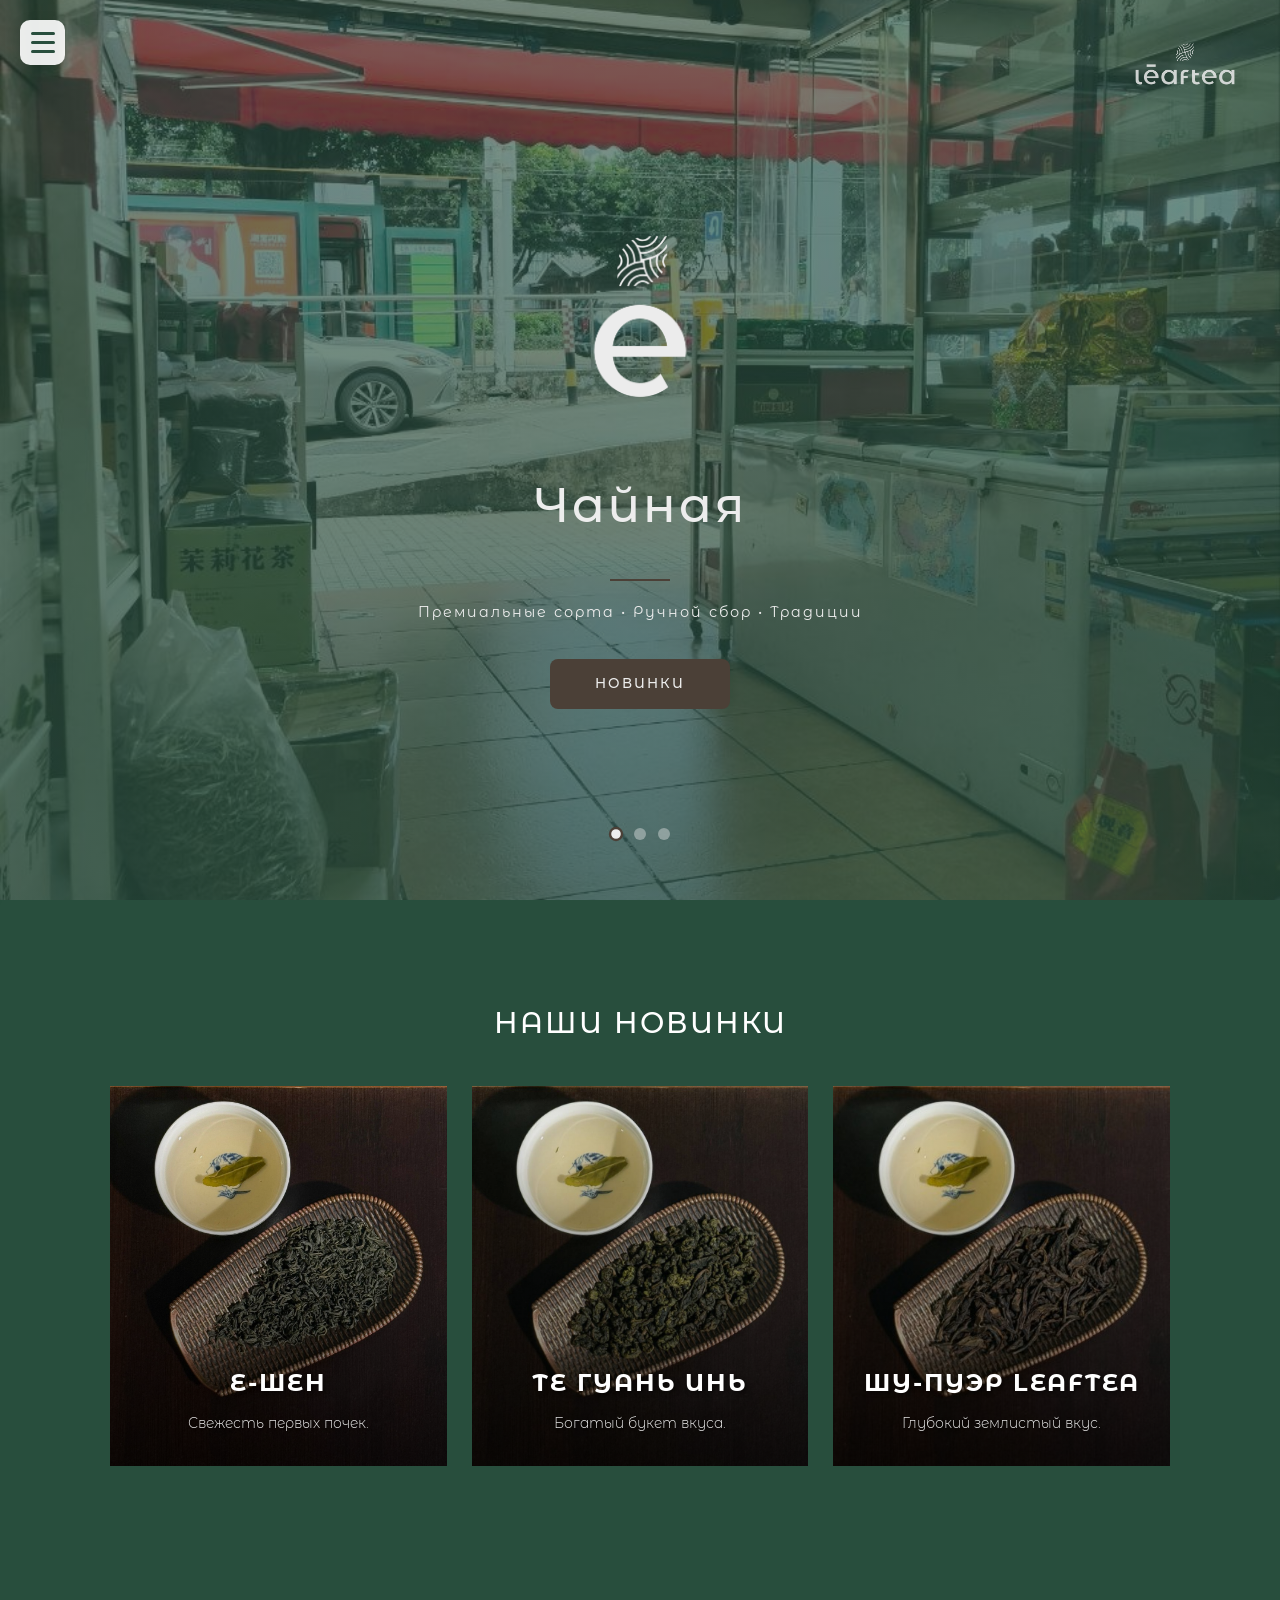
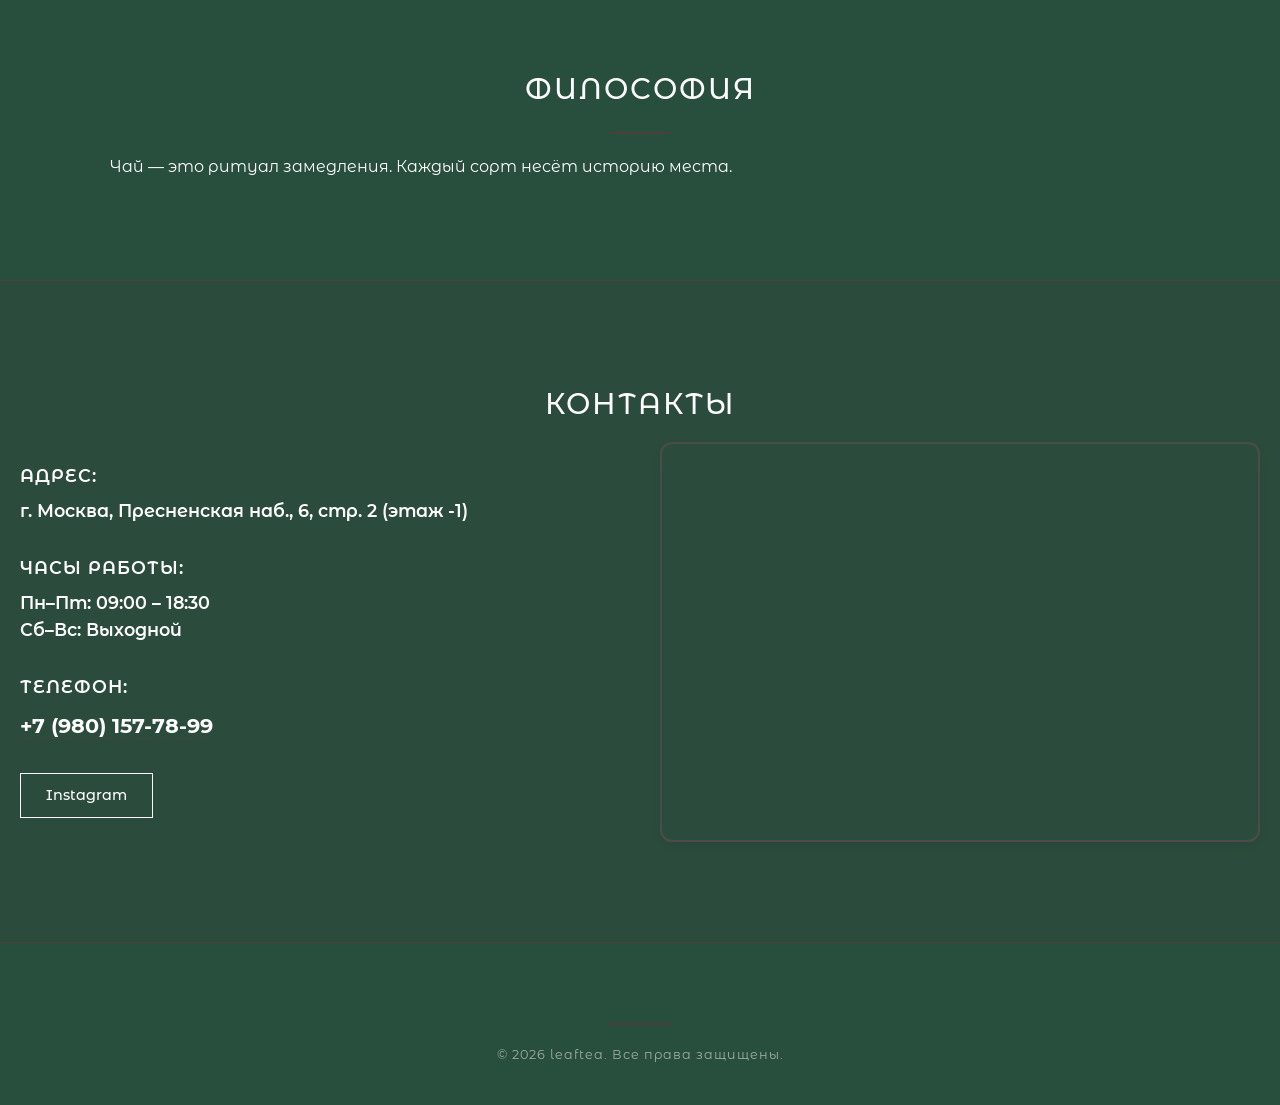
==== index.html @ 08e1960c "Update index.html" ====
<!DOCTYPE html>
<html lang="ru">
<head>
    <meta charset="UTF-8">
    <meta name="viewport" content="width=device-width, initial-scale=1.0">
    <title>leaftea</title>
    <link rel="icon" type="image/png" href="favicon.png">
    <link href="https://fonts.googleapis.com/css2?family=Montserrat+Alternates:wght@300;400;500;600;700;800&display=swap&subset=cyrillic" rel="stylesheet">
    <link rel="stylesheet" href="style.css">
    
    <!-- Стили для меню и карты -->
    <style>
        /* Кнопка три полоски слева */
        .menu-toggle {
            position: fixed;
            top: 20px;
            left: 20px;
            z-index: 1000;
            cursor: pointer;
            width: 45px;
            height: 45px;
            display: flex;
            flex-direction: column;
            justify-content: center;
            align-items: center;
            gap: 6px;
            background: rgba(255, 255, 255, 0.9);
            border-radius: 10px;
            box-shadow: 0 4px 15px rgba(0,0,0,0.1);
            transition: all 0.3s ease;
        }
        .menu-toggle:hover { background: white; transform: scale(1.05); }
        .menu-toggle span {
            width: 24px; height: 3px; background: #284E3D; border-radius: 2px; transition: 0.3s;
        }
        .menu-toggle.active span:nth-child(1) { transform: rotate(45deg) translate(6px, 6px); }
        .menu-toggle.active span:nth-child(2) { opacity: 0; }
        .menu-toggle.active span:nth-child(3) { transform: rotate(-45deg) translate(6px, -6px); }

        /* Шторка меню */
        .sidebar {
            position: fixed;
            left: -400px; top: 0;
            width: 380px; max-width: 85vw;
            height: 100vh;
            background: #f9f7f2;
            box-shadow: 5px 0 20px rgba(0,0,0,0.15);
            z-index: 1001;
            transition: 0.4s cubic-bezier(0.4, 0, 0.2, 1);
            display: flex; flex-direction: column;
        }
        .sidebar.active { left: 0; }
        
        .sidebar-header {
            padding: 25px;
            background: #284E3D;
            color: white;
            display: flex; justify-content: space-between; align-items: center;
        }
        .sidebar-header h2 { margin: 0; font-family: 'Montserrat Alternates', sans-serif; font-size: 22px; }
        .close-btn {
            background: none; border: none; color: white; font-size: 28px; cursor: pointer; line-height: 1;
        }

        /* Список внутри шторки */
        .menu-list-container {
            padding: 20px 25px;
            overflow-y: auto;
            flex-grow: 1;
        }
        .menu-category-title {
            color: #5c4033;
            font-family: 'Montserrat Alternates', sans-serif;
            font-size: 16px; font-weight: 700; text-transform: uppercase; letter-spacing: 1px;
            margin-top: 30px; margin-bottom: 12px;
            border-bottom: 2px solid #e0dcd3; padding-bottom: 6px;
        }
        .menu-item-row {
            display: flex; justify-content: space-between; align-items: baseline;
            margin-bottom: 10px; font-size: 14px; color: #333;
            font-family: 'Montserrat Alternates', sans-serif;
        }
        .menu-item-name { font-weight: 500; }
        .menu-item-price {
            color: #2d5a27; font-weight: 600; white-space: nowrap; margin-left: 15px;
        }
        .menu-item-price small { font-weight: 400; color: #777; font-size: 0.85em; }

        /* Затемнение фона */
        .overlay {
            position: fixed; top: 0; left: 0; width: 100%; height: 100%;
            background: rgba(0,0,0,0.5); z-index: 1000;
            opacity: 0; visibility: hidden; transition: 0.3s;
        }
        .overlay.active { opacity: 1; visibility: visible; }

        /* Исправление карты */
        .contacts-map {
            width: 100%; height: 100%; min-height: 400px;
            border-radius: 12px; overflow: hidden;
            border: 2px solid #5c4033;
            box-shadow: 0 4px 15px rgba(0,0,0,0.1);
        }
        .contacts-map iframe {
            width: 100% !important; height: 100% !important; border: none; display: block;
        }

        /* ===== БЕЛЫЙ ТЕКСТ ДЛЯ ЗАГОЛОВКОВ И КОНТАКТОВ ===== */
        .section-title {
            color: white !important;
        }
        
        .contacts-info .label {
            color: white !important;
            font-weight: 600;
        }
        
        .contacts-info p {
            color: white !important;
        }
        
        .phone-link {
            color: white !important;
        }
        
        .phone-link:hover {
            color: #ddd !important;
        }
        
        .philosophy-text p {
            color: white !important;
        }
        
        .social-btn {
            color: white !important;
            border-color: white !important;
        }
        
        .social-btn:hover {
            background: white !important;
            color: #284E3D !important;
        }
    </style>
</head>
<body>

    <!-- Логотип справа сверху -->
    <div class="logo-corner">
        <img src="logo-corner.png" alt="LeafTea" class="logo-small">
    </div>

    <!-- КНОПКА ТРИ ПОЛОСКИ СЛЕВА -->
    <div class="menu-toggle" onclick="toggleMenu()">
        <span></span><span></span><span></span>
    </div>

    <!-- ШТОРКА МЕНЮ -->
    <div class="sidebar" id="sidebar">
        <div class="sidebar-header">
            <h2> Ассортимент</h2>
            <button class="close-btn" onclick="toggleMenu()">✕</button>
        </div>
        
        <div class="menu-list-container">
            <div class="menu-category-title">Зелёный чай</div>
            <div class="menu-item-row"><span class="menu-item-name">Е Шен 2026 г</span><span class="menu-item-price">240 ₽ <small>(25 г)</small></span></div>
            <div class="menu-item-row"><span class="menu-item-name">Лун Цзин 2025 г</span><span class="menu-item-price">320 ₽ <small>(25 г)</small></span></div>
            <div class="menu-item-row"><span class="menu-item-name">Би Ло Чунь 2025 г</span><span class="menu-item-price">340 ₽ <small>(25 г)</small></span></div>
            <div class="menu-item-row"><span class="menu-item-name">Моли Сюэ</span><span class="menu-item-price">240 ₽ <small>(25 г)</small></span></div>
            <div class="menu-item-row"><span class="menu-item-name">Мэй Чжан Чао Ча</span><span class="menu-item-price">240 ₽ <small>(25 г)</small></span></div>

            <div class="menu-category-title">Красный чай</div>
            <div class="menu-item-row"><span class="menu-item-name">Дянь Хун Мао Фен</span><span class="menu-item-price">250 ₽ <small>(25 г)</small></span></div>
            <div class="menu-item-row"><span class="menu-item-name">Цзинь Цзюй Мэй А</span><span class="menu-item-price">290 ₽ <small>(25 г)</small></span></div>
            <div class="menu-item-row"><span class="menu-item-name">Цзинь Цзюй Мэй АА</span><span class="menu-item-price">360 ₽ <small>(25 г)</small></span></div>
            <div class="menu-item-row"><span class="menu-item-name">Сяо Чжун А</span><span class="menu-item-price">270 ₽ <small>(25 г)</small></span></div>
            <div class="menu-item-row"><span class="menu-item-name">Сяо Чжун АА</span><span class="menu-item-price">340 ₽ <small>(25 г)</small></span></div>

            <div class="menu-category-title">Белый чай</div>
            <div class="menu-item-row"><span class="menu-item-name">Шоу Мэй 2016 г</span><span class="menu-item-price">290 ₽ <small>(25 г)</small></span></div>
            <div class="menu-item-row"><span class="menu-item-name">Шоу Мэй 2018 г</span><span class="menu-item-price">370 ₽ <small>(25 г)</small></span></div>
            <div class="menu-item-row"><span class="menu-item-name">Мэй Жень Ча 2021 г</span><span class="menu-item-price">390 ₽ <small>(25 г)</small></span></div>

            <div class="menu-category-title">Светлый улун</div>
            <div class="menu-item-row"><span class="menu-item-name">Те Гуань Инь 2026 г</span><span class="menu-item-price">290 ₽ <small>(25 г)</small></span></div>
            <div class="menu-item-row"><span class="menu-item-name">Габа Лугу</span><span class="menu-item-price">360 ₽ <small>(25 г)</small></span></div>

            <div class="menu-category-title">Темный улун</div>
            <div class="menu-item-row"><span class="menu-item-name">Да Хун Пао Чжун Хо</span><span class="menu-item-price">310 ₽ <small>(25 г)</small></span></div>
            <div class="menu-item-row"><span class="menu-item-name">Шуй Сянь</span><span class="menu-item-price">360 ₽ <small>(25 г)</small></span></div>
            <div class="menu-item-row"><span class="menu-item-name">Жоу Гуй</span><span class="menu-item-price">380 ₽ <small>(25 г)</small></span></div>
            <div class="menu-item-row"><span class="menu-item-name">Милань Сянь Дань Цун</span><span class="menu-item-price">370 ₽ <small>(25 г)</small></span></div>
            <div class="menu-item-row"><span class="menu-item-name">Хуан Чжи Сян Дань Цун</span><span class="menu-item-price">420 ₽ <small>(25 г)</small></span></div>

            <div class="menu-category-title">Шу Пуэр</div>
            <div class="menu-item-row"><span class="menu-item-name">Фирменный пуэр Leafty 2018</span><span class="menu-item-price">290 ₽ <small>(25 г)</small></span></div>
            <div class="menu-item-row"><span class="menu-item-name">Русские узоры 2025 г</span><span class="menu-item-price">290 ₽ <small>(25 г)</small></span></div>
            <div class="menu-item-row"><span class="menu-item-name">Пуэр с панданом 2018</span><span class="menu-item-price">290 ₽ <small>(25 г)</small></span></div>
            <div class="menu-item-row"><span class="menu-item-name">Гунтин 2017 г</span><span class="menu-item-price">320 ₽ <small>(25 г)</small></span></div>
            <div class="menu-item-row"><span class="menu-item-name">Чжун Ча 2021 г</span><span class="menu-item-price">420 ₽ <small>(25 г)</small></span></div>
            <div class="menu-item-row"><span class="menu-item-name">Блин от Бадурова 2018</span><span class="menu-item-price">440 ₽ <small>(25 г)</small></span></div>

            <div class="menu-category-title">Шен Пуэр</div>
            <div class="menu-item-row"><span class="menu-item-name">Фирменный пуэр Leafty 2021</span><span class="menu-item-price">290 ₽ <small>(25 г)</small></span></div>
            <div class="menu-item-row"><span class="menu-item-name">Ба Цу Ча 2014 г</span><span class="menu-item-price">260 ₽ <small>(25 г)</small></span></div>
            <div class="menu-item-row"><span class="menu-item-name">Сигуй 2012 г</span><span class="menu-item-price">290 ₽ <small>(25 г)</small></span></div>
            <div class="menu-item-row"><span class="menu-item-name">Уляншань 2008 г</span><span class="menu-item-price">410 ₽ <small>(25 г)</small></span></div>
            <div class="menu-item-row"><span class="menu-item-name">Шен Гу Шу 2019 г</span><span class="menu-item-price">210 ₽ <small>(25 г)</small></span></div>
            <div class="menu-item-row"><span class="menu-item-name">Габа Шен 2024 г</span><span class="menu-item-price">430 ₽ <small>(25 г)</small></span></div>

            <div class="menu-category-title">Эксклюзивный чай</div>
            <div class="menu-item-row"><span class="menu-item-name">Бай Мудань 2025 г</span><span class="menu-item-price">750 ₽ <small>(25 г)</small></span></div>
            <div class="menu-item-row"><span class="menu-item-name">Шоу Мэй 2009 г</span><span class="menu-item-price">680 ₽ <small>(25 г)</small></span></div>
            <div class="menu-item-row"><span class="menu-item-name">Жоу Гуй Лянь Хуа Фэн</span><span class="menu-item-price">1600 ₽ <small>(25 г)</small></span></div>
            <div class="menu-item-row"><span class="menu-item-name">Удун Сун Чжень Дань Цун</span><span class="menu-item-price">1650 ₽ <small>(25 г)</small></span></div>
            <div class="menu-item-row"><span class="menu-item-name">Гуй Хуа Сян Дань Цун</span><span class="menu-item-price">1650 ₽ <small>(25 г)</small></span></div>
            <div class="menu-item-row"><span class="menu-item-name">Шу Пуэр 7535 1995 г</span><span class="menu-item-price">750 ₽ <small>(25 г)</small></span></div>
            <div class="menu-item-row"><span class="menu-item-name">Шу Пуэр 7573 1977 г</span><span class="menu-item-price">1300 ₽ <small>(25 г)</small></span></div>
            <div class="menu-item-row"><span class="menu-item-name">Шен Пуэр Алые Флаги 2002</span><span class="menu-item-price">1050 ₽ <small>(25 г)</small></span></div>
        </div>
    </div>

    <!-- Затемнение -->
    <div class="overlay" id="overlay" onclick="toggleMenu()"></div>

    <!-- Главный экран -->
    <section class="hero">
        <div class="hero-slider">
            <div class="hero-slides" id="heroSlides">
                <div class="hero-slide" style="background-image: url('images/hero1.png');"></div>
                <div class="hero-slide" style="background-image: url('images/hero2.png');"></div>
                <div class="hero-slide" style="background-image: url('images/hero3.png');"></div>
            </div>
        </div>
        <div class="hero-content">
            <img src="logo-center.png" alt="LeafTea" class="hero-logo fade-in">
            <h1 class="hero-title fade-in delay-1">Чайная</h1>
            <div class="divider fade-in delay-2"></div>
            <p class="hero-subtitle fade-in delay-2">Премиальные сорта • Ручной сбор • Традиции</p>
            <a href="#collection" class="btn fade-in delay-3">Новинки</a>
        </div>
        <div class="hero-dots" id="heroDots"></div>
    </section>

        <!-- Коллекция -->
    <section id="collection" class="section">
        <h2 class="section-title fade-in">НАШИ НОВИНКИ</h2>
        <div class="content-grid">
            
            <!-- Е-ШЕН -->
            <div class="card card-image fade-in" 
                 data-title="Е-Шен" 
                 data-desc="Свежесть первых почек с высокогорных плантаций Китая." 
                 data-price="240 ₽ / 25 г" 
                 data-images='["images/green1.png"]' 
                 onclick="openModal(this)">
                <img src="images/green1.png" alt="Е-Шен" class="card-bg-img">
                <div class="card-overlay"></div>
                <div class="card-content">
                    <h3>Е-ШЕН</h3>
                    <p>Свежесть первых почек.</p>
                </div>
            </div>

            <!-- ТЕ ГУАНЬ ИНЬ -->
            <div class="card card-image fade-in delay-1" 
                 data-title="Те Гуань Инь" 
                 data-desc="Полуферментированный чай с гор Фуцзянь." 
                 data-price="290 ₽ / 25 г" 
                 data-images='["images/yluuun.png"]' 
                 onclick="openModal(this)">
                <img src="images/yluuun.png" alt="Те Гуань Инь" class="card-bg-img">
                <div class="card-overlay"></div>
                <div class="card-content">
                    <h3>Те Гуань Инь</h3>
                    <p>Богатый букет вкуса.</p>
                </div>
            </div>

            <!-- ПУЭР -->
            <div class="card card-image fade-in delay-2" 
                 data-title="ПУЭР" 
                 data-desc="Выдержанный чай из провинции Юньнань." 
                 data-price="200 ₽ / 25 г" 
                 data-images='["images/puer1.png", "images/puer2.png"]' 
                 onclick="openModal(this)">
                <img src="images/puer1.png" alt="Пуэр" class="card-bg-img">
                <div class="card-overlay"></div>
                <div class="card-content">
                    <h3>ШУ-ПУЭР leaftea</h3>
                    <p>Глубокий землистый вкус.</p>
                </div>
            </div>

        </div>
    </section>
    <!-- Модальное окно -->
    <div class="modal" id="modal">
        <div class="modal-overlay" onclick="closeModal()"></div>
        <div class="modal-content">
            <button class="modal-back" onclick="closeModal()">← Назад</button>
            <div class="carousel">
                <div class="carousel-track" id="carouselTrack"></div>
                <button class="carousel-btn prev" onclick="prevSlide()">‹</button>
                <button class="carousel-btn next" onclick="nextSlide()">›</button>
                <div class="carousel-dots" id="carouselDots"></div>
            </div>
            <div class="modal-info">
                <h2 id="modalTitle"></h2><p id="modalDesc"></p><div class="modal-price" id="modalPrice"></div>
            </div>
        </div>
    </div>

    <!-- Философия -->
    <section class="section">
        <h2 class="section-title fade-in">ФИЛОСОФИЯ</h2>
        <div class="divider center"></div>
        <div class="philosophy-text fade-in">
            <p>Чай — это ритуал замедления. Каждый сорт несёт историю места.</p>
        </div>
    </section>

    <!-- Контакты -->
    <section id="contacts" class="section contacts-section">
        <h2 class="section-title fade-in">КОНТАКТЫ</h2>
        <div class="contacts-grid fade-in">
            <div class="contacts-info">
                <div class="contact-item"><span class="label">Адрес:</span><p>г. Москва, Пресненская наб., 6, стр. 2 (этаж -1)</p></div>
                <div class="contact-item"><span class="label">Часы работы:</span><p>Пн–Пт: 09:00 – 18:30<br>Сб–Вс: Выходной</p></div>
                <div class="contact-item"><span class="label">Телефон:</span><a href="tel:+79801577899" class="phone-link">+7 (980) 157-78-99</a></div>
                <div class="social-links">
                    
                    <a href="https://www.instagram.com/leafty_tea?igsh=NnFoODl1dXUyODM=" class="social-btn">Instagram</a>
                </div>
            </div>
            
            <!-- КАРТА ИСПРАВЛЕННАЯ -->
            <div class="contacts-map">
                <iframe src="https://yandex.ru/map-widget/v1/?ll=37.540245%2C55.748179&mode=search&oid=211509010968&ol=biz&z=15.19" frameborder="0" allowfullscreen="true"></iframe>
            </div>
        </div>
    </section>

    <!-- Футер -->
    <footer class="footer">
        <div class="divider"></div>
        <p>© 2026 leaftea. Все права защищены.</p>
    </footer>

    <script>
        // Анимации и скролл
        const observer = new IntersectionObserver((entries) => {
            entries.forEach(entry => { if (entry.isIntersecting) entry.target.classList.add('visible'); });
        }, { threshold: 0.15 });
        document.querySelectorAll('.fade-in').forEach(el => observer.observe(el));

        document.querySelectorAll('a[href^="#"]').forEach(anchor => {
            anchor.addEventListener('click', function (e) {
                e.preventDefault();
                document.querySelector(this.getAttribute('href')).scrollIntoView({ behavior: 'smooth' });
            });
        });

        // Меню
        function toggleMenu() {
            document.getElementById('sidebar').classList.toggle('active');
            document.getElementById('overlay').classList.toggle('active');
            document.querySelector('.menu-toggle').classList.toggle('active');
        }

        // Модалка
        let currentSlide = 0, totalSlides = 0;
        function openModal(card) {
            const modal = document.getElementById('modal');
            document.getElementById('modalTitle').textContent = card.dataset.title;
            document.getElementById('modalDesc').textContent = card.dataset.desc;
            document.getElementById('modalPrice').textContent = card.dataset.price;
            
            const track = document.getElementById('carouselTrack');
            track.innerHTML = '';
            
            const images = JSON.parse(card.dataset.images);
            
            images.forEach(src => {
                const img = document.createElement('img'); 
                img.src = src; 
                track.appendChild(img);
            });
            
            const dots = document.getElementById('carouselDots'); 
            dots.innerHTML = '';
            totalSlides = images.length;
            
            const prevBtn = document.querySelector('.carousel-btn.prev');
            const nextBtn = document.querySelector('.carousel-btn.next');
            
            if (totalSlides <= 1) {
                prevBtn.style.display = 'none';
                nextBtn.style.display = 'none';
                dots.style.display = 'none';
            } else {
                prevBtn.style.display = 'flex';
                nextBtn.style.display = 'flex';
                dots.style.display = 'flex';
                
                for(let i=0; i<totalSlides; i++) {
                    const d = document.createElement('div'); 
                    d.className = 'dot'+(i===0?' active':'');
                    d.onclick = () => { currentSlide=i; updateCarousel(); }; 
                    dots.appendChild(d);
                }
            }

            currentSlide = 0; 
            updateCarousel();
            modal.classList.add('active'); 
            document.body.style.overflow = 'hidden';
        }

        function closeModal() { 
            document.getElementById('modal').classList.remove('active'); 
            document.body.style.overflow = ''; 
        }

        function nextSlide() { 
            currentSlide = (currentSlide+1)%totalSlides; 
            updateCarousel(); 
        }

        function prevSlide() { 
            currentSlide = (currentSlide-1+totalSlides)%totalSlides; 
            updateCarousel(); 
        }

        function updateCarousel() {
            document.getElementById('carouselTrack').style.transform = `translateX(-${currentSlide*100}%)`;
            document.querySelectorAll('.dot').forEach((d,i) => d.classList.toggle('active', i===currentSlide));
        }

        document.addEventListener('keydown', e => {
            if(e.key==='Escape') closeModal();
            if(e.key==='ArrowLeft') prevSlide();
            if(e.key==='ArrowRight') nextSlide();
        });

        // Hero слайдер
        const heroSlides = document.getElementById('heroSlides');
        const heroDotsContainer = document.getElementById('heroDots');
        let heroCurrent = 0, heroTotal = 0, heroInterval;
        function initHero() {
            const slides = document.querySelectorAll('.hero-slide'); heroTotal = slides.length;
            heroDotsContainer.innerHTML = '';
            for(let i=0; i<heroTotal; i++) {
                const d = document.createElement('div'); d.className = 'hero-dot'+(i===0?' active':'');
                d.onclick = () => goToHero(i); heroDotsContainer.appendChild(d);
            }
            heroInterval = setInterval(() => { heroCurrent=(heroCurrent+1)%heroTotal; goToHero(heroCurrent); }, 5000);
        }
        function goToHero(i) {
            heroCurrent = i;
            heroSlides.style.transform = `translateX(-${heroCurrent*100}%)`;
            document.querySelectorAll('.hero-dot').forEach((d,idx) => d.classList.toggle('active', idx===heroCurrent));
        }
        initHero();
    </script> 
</body>
</html>
---- style.css ----
:root {
    --green: #284E3D;
    --brown: #4B4037;
    --paper: #EDEDED;
}

* { 
    margin: 0; 
    padding: 0; 
    box-sizing: border-box; 
}

html, body {
    overflow-x: hidden !important;
    max-width: 100vw;
}

body {
    background-color: var(--green);
    color: var(--paper);
    font-family: 'Montserrat Alternates', sans-serif;
    line-height: 1.6;
    width: 100%;
    max-width: 100vw;
    overflow-x: hidden;
}

/* ===== ЛОГОТИП СВЕРХУ СПРАВА ===== */
.logo-corner {
    position: fixed;
    top: 30px;
    right: 30px;
    z-index: 1000;
}

.logo-small {
    width: 130px;
    height: auto;
    opacity: 0.85;
    transition: opacity 0.3s;
}

.logo-small:hover { opacity: 1; }

/* ===== HERO С КАРУСЕЛЬЮ ===== */
.hero {
    position: relative;
    min-height: 100vh;
    display: flex;
    align-items: center;
    justify-content: center;
    text-align: center;
    overflow: hidden;
    width: 100%;
}

.hero-slider {
    position: absolute;
    top: 0;
    left: 0;
    width: 100%;
    height: 100%;
    z-index: 1;
}

.hero-slides {
    display: flex;
    width: 100%;
    height: 100%;
    transition: transform 0.8s cubic-bezier(0.4, 0, 0.2, 1);
}

.hero-slide {
    flex-shrink: 0;
    width: 100%;
    height: 100%;
    background-size: cover;
    background-position: center;
    background-repeat: no-repeat;
}

.hero-slider::after {
    content: '';
    position: absolute;
    top: 0;
    left: 0;
    width: 100%;
    height: 100%;
    background: linear-gradient(
        to bottom,
        rgba(40, 78, 61, 0.6) 0%,
        rgba(40, 78, 61, 0.75) 100%
    );
    z-index: 2;
}

.hero-content {
    position: relative;
    z-index: 10;
    max-width: 750px;
    width: 90%;
    margin: 0 auto;
    padding: 40px 20px;
    display: flex;
    flex-direction: column;
    align-items: center;
    justify-content: center;
}

.hero-logo {
    width: 200px !important;
    max-width: 50vw !important;
    height: auto !important;
    margin: 0 auto 25px auto !important;
    display: block;
}

.hero-title {
    font-size: clamp(1.8rem, 4vw, 3rem);
    font-weight: 500;
    letter-spacing: 3px;
    margin-bottom: 15px;
    color: var(--paper);
    text-align: center;
    word-wrap: break-word;
}

.hero-subtitle {
    font-size: 0.9rem;
    font-weight: 400;
    letter-spacing: 2px;
    opacity: 0.85;
    margin-bottom: 10px;
    text-align: center;
    color: var(--paper);
}

.divider {
    width: 60px;
    height: 2px;
    background-color: var(--brown);
    margin: 20px auto;
}

.btn {
    display: inline-block;
    margin-top: 25px;
    padding: 14px 45px;
    background-color: var(--brown);
    color: var(--paper);
    text-decoration: none;
    font-size: 0.85rem;
    font-weight: 500;
    letter-spacing: 2px;
    text-transform: uppercase;
    transition: all 0.4s ease;
    border-radius: 8px;
}

.btn:hover {
    background-color: var(--paper);
    color: var(--green);
    transform: translateY(-2px);
    box-shadow: 0 8px 20px rgba(0,0,0,0.25);
}

.hero-dots {
    position: absolute;
    bottom: 60px;
    left: 50%;
    transform: translateX(-50%);
    display: flex;
    gap: 12px;
    z-index: 20;
}

.hero-dot {
    width: 12px;
    height: 12px;
    border-radius: 50%;
    background: rgba(237, 237, 237, 0.4);
    cursor: pointer;
    transition: all 0.3s;
    border: 2px solid transparent;
}

.hero-dot:hover {
    background: rgba(237, 237, 237, 0.7);
}

.hero-dot.active {
    background: var(--paper);
    border-color: var(--brown);
    transform: scale(1.2);
}

/* ===== СЕКЦИИ ===== */
.section {
    padding: 100px 20px;
    max-width: 1100px;
    margin: 0 auto;
    width: 100%;
}

.section-title {
    font-size: 1.8rem;
    font-weight: 500;
    text-align: center;
    margin-bottom: 15px;
    letter-spacing: 2px;
    word-wrap: break-word;
}

/* ===== КАРТОЧКИ ТОВАРОВ (ИСПРАВЛЕНО) ===== */
.content-grid {
    display: grid;
    grid-template-columns: repeat(auto-fit, minmax(260px, 1fr));
    gap: 25px;
    margin-top: 40px;
    width: 100%;
}

.card-image {
    position: relative;
    background-size: cover;
    background-position: center;
    background-repeat: no-repeat;
    min-height: 380px;
    padding: 0;
    overflow: hidden;
    border: 2px solid var(--brown);
    transition: all 0.5s ease;
    width: 100%;
    max-width: 100%;
}

.card-image:nth-child(1) { background-image: url('images/green1.png'); }
.card-image:nth-child(2) { background-image: url('images/oolong1.png'); }
.card-image:nth-child(3) { background-image: url('images/puer1.png'); }

.card-overlay {
    position: absolute;
    top: 0;
    left: 0;
    width: 100%;
    height: 100%;
    background: linear-gradient(
        to bottom,
        rgba(40, 78, 61, 0.7) 0%,
        rgba(40, 78, 61, 0.85) 100%
    );
    z-index: 1;
    transition: all 0.4s ease;
}

.card-content {
    position: relative;
    z-index: 2;
    padding: 40px 30px;
    height: 100%;
    display: flex;
    flex-direction: column;
    justify-content: flex-end;
    text-align: center;
}

.card-image h3 {
    font-size: 1.4rem;
    font-weight: 600;
    margin-bottom: 12px;
    letter-spacing: 2px;
    color: var(--paper);
    text-transform: uppercase;
    word-wrap: break-word;
}

.card-image p {
    font-size: 0.9rem;
    line-height: 1.7;
    color: var(--paper);
    opacity: 0.9;
    font-weight: 300;
}

.card-image:hover {
    transform: translateY(-8px);
    box-shadow: 0 15px 40px rgba(0, 0, 0, 0.4);
    border-color: var(--paper);
    cursor: pointer;
}

.card-image:hover .card-overlay {
    background: linear-gradient(
        to bottom,
        rgba(75, 64, 55, 0.6) 0%,
        rgba(40, 78, 61, 0.9) 100%
    );
}

/* ===== КОНТАКТЫ (ИСПРАВЛЕНО) ===== */
.contacts-section {
    background-color: rgba(75, 64, 55, 0.1);
    border-top: 1px solid var(--brown);
    border-bottom: 1px solid var(--brown);
    width: 100%;
    max-width: 100vw;
    overflow: hidden;
}

.contacts-grid {
    display: grid;
    grid-template-columns: 1fr 1fr;
    gap: 40px;
    align-items: start;
    width: 100%;
}

.contacts-info {
    padding: 20px 0;
    width: 100%;
    overflow-wrap: break-word;
    word-wrap: break-word;
}

.contact-item {
    margin-bottom: 30px;
    width: 100%;
}

.contact-item .label {
    display: block;
    font-size: 1.1rem;
    text-transform: uppercase;
    letter-spacing: 1px;
    color: var(--brown);
    font-weight: 600;
    margin-bottom: 8px;
}

.contact-item p {
    font-size: 1.1rem;
    line-height: 1.5;
    font-weight: 600;
    color: var(--paper);
    word-wrap: break-word;
    overflow-wrap: break-word;
}

/* Если хочешь коричневый заголовок вместо зеленого */
.section-title {
    color: #4B4037 !important; 
}
.phone-link {
    color: var(--paper);
    text-decoration: none;
    font-size: 1.3rem;
    font-weight: 700;
    transition: color 0.3s;
    border-bottom: 1px dashed var(--brown);
    word-wrap: break-word;
}

.phone-link:hover {
    color: var(--brown);
    border-bottom-color: var(--paper);
}

.social-links {
    display: flex;
    gap: 15px;
    margin-top: 20px;
    flex-wrap: wrap;
}

.social-btn {
    display: inline-block;
    padding: 10px 25px;
    border: 1px solid var(--brown);
    color: var(--paper);
    text-decoration: none;
    font-size: 0.9rem;
    font-weight: 500;
    transition: all 0.3s ease;
}

.social-btn:hover {
    background-color: var(--brown);
    color: var(--green);
}

.contacts-map {
    width: 100%;
    max-width: 100%;
    height: 300px;
    border: 2px solid var(--brown);
    filter: grayscale(100%) invert(10%) contrast(1.1);
    transition: filter 0.3s;
    overflow: hidden;
}

.contacts-map:hover {
    filter: grayscale(0%) invert(0%);
}

.contacts-map iframe {
    width: 100% !important;
    height: 100% !important;
    border: 0;
    display: block;
}

/* ===== ФУТЕР ===== */
.footer {
    text-align: center;
    padding: 60px 20px 40px;
    width: 100%;
}

.footer p {
    font-size: 0.8rem;
    letter-spacing: 1px;
    opacity: 0.6;
}

/* ===== АНИМАЦИИ ===== */
.fade-in {
    opacity: 0;
    transform: translateY(30px);
    transition: all 0.9s cubic-bezier(0.2, 0.8, 0.2, 1);
}

.fade-in.visible {
    opacity: 1;
    transform: translateY(0);
}

.delay-1 { transition-delay: 0.15s; }
.delay-2 { transition-delay: 0.3s; }
.delay-3 { transition-delay: 0.45s; }

/* ===== МОДАЛЬНОЕ ОКНО ===== */
.modal {
    display: none;
    position: fixed;
    top: 0;
    left: 0;
    width: 100%;
    height: 100%;
    z-index: 2000;
    animation: fadeIn 0.4s cubic-bezier(0.4, 0, 0.2, 1);
}

.modal.active {
    display: flex;
    align-items: center;
    justify-content: center;
}

.modal-overlay {
    position: absolute;
    top: 0;
    left: 0;
    width: 100%;
    height: 100%;
    background: rgba(0, 0, 0, 0.85);
    backdrop-filter: blur(8px);
}

.modal-content {
    position: relative;
    background: linear-gradient(135deg, var(--green) 0%, #1a3a2f 100%);
    border: 2px solid var(--brown);
    border-radius: 20px;
    max-width: 800px;
    width: 90%;
    max-height: 90vh;
    overflow-y: auto;
    z-index: 2001;
    animation: slideUpScale 0.4s cubic-bezier(0.34, 1.56, 0.64, 1);
    box-shadow: 0 25px 50px -12px rgba(0, 0, 0, 0.5);
}

.modal-back {
    position: absolute;
    top: 20px;
    left: 20px;
    background: rgba(75, 64, 55, 0.9);
    color: var(--paper);
    border: 1px solid rgba(237, 237, 237, 0.2);
    padding: 12px 24px;
    font-family: 'Montserrat Alternates', sans-serif;
    font-size: 0.85rem;
    font-weight: 500;
    letter-spacing: 1px;
    cursor: pointer;
    z-index: 10;
    border-radius: 10px;
    transition: all 0.3s;
}

.modal-back:hover {
    background: var(--paper);
    color: var(--green);
    transform: translateY(-2px);
}

.carousel {
    position: relative;
    width: 100%;
    height: 450px;
    overflow: hidden;
    background: var(--brown);
    border-radius: 18px 18px 0 0;
}

.carousel-track {
    display: flex;
    height: 100%;
    transition: transform 0.6s cubic-bezier(0.4, 0, 0.2, 1);
}

.carousel-track img {
    width: 100%;
    height: 100%;
    object-fit: cover;
    flex-shrink: 0;
}

.carousel-btn {
    position: absolute;
    top: 50%;
    transform: translateY(-50%);
    background: rgba(237, 237, 237, 0.15);
    color: var(--paper);
    border: 1px solid rgba(237, 237, 237, 0.3);
    width: 50px;
    height: 50px;
    border-radius: 50%;
    font-size: 1.5rem;
    cursor: pointer;
    transition: all 0.3s;
    z-index: 5;
    display: flex;
    align-items: center;
    justify-content: center;
}

.carousel-btn:hover {
    background: rgba(237, 237, 237, 0.9);
    color: var(--green);
    transform: translateY(-50%) scale(1.1);
}

.carousel-btn.prev { left: 20px; }
.carousel-btn.next { right: 20px; }

.carousel-dots {
    position: absolute;
    bottom: 25px;
    left: 50%;
    transform: translateX(-50%);
    display: flex;
    gap: 10px;
    z-index: 5;
}

.dot {
    width: 10px;
    height: 10px;
    border-radius: 50%;
    background: rgba(237, 237, 237, 0.4);
    cursor: pointer;
    transition: all 0.3s;
    border: 2px solid transparent;
}

.dot.active {
    background: var(--paper);
    border-color: var(--brown);
    transform: scale(1.3);
}

.modal-info {
    padding: 40px 35px;
    text-align: center;
}

.modal-info h2 {
    font-size: 2.2rem;
    font-weight: 600;
    letter-spacing: 3px;
    margin-bottom: 20px;
    color: var(--paper);
    text-transform: uppercase;
}

.modal-info p {
    font-size: 1.1rem;
    line-height: 1.9;
    font-weight: 300;
    opacity: 0.9;
    margin-bottom: 30px;
    color: var(--paper);
}

.modal-price {
    display: inline-block;
    padding: 15px 40px;
    background: linear-gradient(135deg, var(--brown) 0%, #5a4a3a 100%);
    color: var(--paper);
    font-size: 1.4rem;
    font-weight: 600;
    letter-spacing: 2px;
    border-radius: 12px;
}

@keyframes fadeIn {
    from { opacity: 0; }
    to { opacity: 1; }
}

@keyframes slideUpScale {
    from {
        opacity: 0;
        transform: translateY(30px) scale(0.95);
    }
    to {
        opacity: 1;
        transform: translateY(0) scale(1);
    }
}

/* ============================================
   АДАПТИВНОСТЬ ДЛЯ МОБИЛЬНЫХ УСТРОЙСТВ
   ============================================ */

/* Планшеты */
@media (max-width: 768px) {
    .logo-corner { top: 20px; right: 20px; }
    .logo-small { width: 100px; }
    
    .hero-logo { width: 160px !important; }
    .hero-title { font-size: 1.6rem; letter-spacing: 2px; }
    .hero-subtitle { font-size: 0.85rem; }
    .btn { padding: 12px 35px; font-size: 0.8rem; }
    .hero-dots { bottom: 50px; }
    
    .section { padding: 60px 15px; }
    .section-title { font-size: 1.5rem; }
    
    .content-grid {
        grid-template-columns: 1fr;
        gap: 20px;
    }
    
    .card-image { min-height: 320px; }
    .card-content { padding: 25px 20px; }
    
    .contacts-grid {
        grid-template-columns: 1fr;
        gap: 25px;
    }
    
    .contacts-info { order: 1; }
    .contacts-map { 
        order: 2; 
        height: 250px;
        width: 100%;
    }
    
    .carousel { height: 300px; }
    .carousel-btn { width: 40px; height: 40px; font-size: 1.2rem; }
    .carousel-btn.prev { left: 15px; }
    .carousel-btn.next { right: 15px; }
    
    .modal-content { width: 95%; border-radius: 15px; }
    .modal-info { padding: 30px 20px; }
    .modal-info h2 { font-size: 1.6rem; }
    .modal-info p { font-size: 0.95rem; }
    .modal-price { font-size: 1.1rem; padding: 12px 30px; }
    .modal-back { top: 15px; left: 15px; padding: 10px 18px; font-size: 0.8rem; }
}

/* Большие телефоны */
@media (max-width: 480px) {
    .hero { min-height: 85vh; }
    
    .logo-corner { top: 15px; right: 15px; }
    .logo-small { width: 85px; }
    
    .hero-logo { 
        width: 140px !important; 
        margin-bottom: 20px !important; 
    }
    
    .hero-title { 
        font-size: 1.3rem; 
        letter-spacing: 1.5px; 
        margin-bottom: 10px; 
    }
    
    .hero-subtitle { 
        font-size: 0.75rem; 
        letter-spacing: 1px; 
    }
    
    .divider { width: 50px; margin: 15px auto; }
    
    .btn { 
        padding: 10px 28px; 
        font-size: 0.75rem; 
        margin-top: 20px; 
    }
    
    .hero-dots { 
        bottom: 40px; 
        gap: 10px; 
    }
    
    .hero-dot { width: 10px; height: 10px; }
    
    .section { padding: 50px 12px; }
    .section-title { 
        font-size: 1.3rem; 
        margin-bottom: 30px;
        letter-spacing: 1px;
    }
    
    .content-grid { gap: 15px; }
    .card-image { min-height: 280px; }
    .card-content { padding: 20px 15px; }
    .card-image h3 { font-size: 1.2rem; }
    .card-image p { font-size: 0.85rem; }
    
    .contact-item .label { font-size: 0.95rem; }
    .contact-item p { font-size: 1rem; }
    .phone-link { font-size: 1.1rem; }
    
    .social-links { 
        flex-direction: column; 
        gap: 10px; 
    }
    
    .social-btn { 
        text-align: center; 
        padding: 12px 20px; 
    }
    
    .contacts-map { height: 220px; }
}

/* Маленькие телефоны */
@media (max-width: 360px) {
    .hero-logo { 
        width: 120px !important; 
    }
    
    .hero-title { 
        font-size: 1.1rem; 
        letter-spacing: 1px; 
    }
    
    .hero-subtitle { 
        font-size: 0.7rem; 
    }
    
    .btn { 
        padding: 8px 22px; 
        font-size: 0.7rem; 
    }
    
    .hero-dots { bottom: 35px; }
    
    .section { padding: 40px 10px; }
    .section-title { 
        font-size: 1.1rem; 
        letter-spacing: 0.5px;
    }
    
    .card-image { min-height: 260px; }
    .card-content { padding: 15px 12px; }
    .card-image h3 { font-size: 1.1rem; }
    .card-image p { font-size: 0.8rem; }
    
    .contact-item .label { font-size: 0.85rem; }
    .contact-item p { font-size: 0.9rem; }
    .phone-link { font-size: 1rem; }
    
    .contacts-map { height: 200px; }
    
    .modal-info h2 { font-size: 1.3rem; }
    .modal-info p { font-size: 0.85rem; }
    .modal-price { font-size: 1rem; padding: 10px 25px; }
}
/* Стили для картинки внутри карточки */
.card-bg-img {
    position: absolute;
    top: 0;
    left: 0;
    width: 100%;
    height: 100%;
    object-fit: cover; /* Чтобы картинка заполняла весь блок */
    z-index: 0; /* Ставим назад */
}

/* Поднимаем текст и затемнение поверх картинки */
.card-overlay, .card-content {
    position: relative;
    z-index: 1;
}
/* Очень маленькие экраны */
@media (max-width: 320px) {
    .hero-logo { width: 100px !important; }
    .hero-title { font-size: 1rem; }
    .hero-subtitle { font-size: 0.65rem; }
    .btn { padding: 7px 18px; font-size: 0.65rem; }
    
    .section { padding: 30px 8px; }
    .section-title { font-size: 1rem; }
    
    .card-image { min-height: 240px; }
    .card-image h3 { font-size: 1rem; }
}
* {
    font-family: 'Montserrat Alternates', sans-serif !important;
}
/* Убираем зеленую полосу и делаем текст видимым */
.card {
    border: none !important;
    border-top: none !important;
    position: relative;
    overflow: hidden;
}

/* Убираем зеленый overlay */
.card-overlay {
    background: linear-gradient(to top, rgba(0,0,0,0.7) 0%, rgba(0,0,0,0.3) 50%, transparent 100%) !important;
    position: absolute;
    top: 0;
    left: 0;
    width: 100%;
    height: 100%;
    z-index: 1;
}

/* Текст поверх фото */
.card-content {
    position: absolute;
    bottom: 0;
    left: 0;
    right: 0;
    padding: 30px 20px;
    color: white;
    z-index: 2;
    text-align: center;
}

.card-content h3 {
    color: white !important;
    font-size: 24px;
    font-weight: 700;
    margin: 0 0 10px 0;
    text-shadow: 2px 2px 4px rgba(0,0,0,0.5);
    letter-spacing: 2px;
}

.card-content p {
    color: white !important;
    font-size: 14px;
    margin: 0;
    text-shadow: 1px 1px 2px rgba(0,0,0,0.5);
}

/* Картинка на фоне */
.card-bg-img {
    position: absolute;
    top: 0;
    left: 0;
    width: 100%;
    height: 100%;
    object-fit: cover;
    z-index: 0;
}
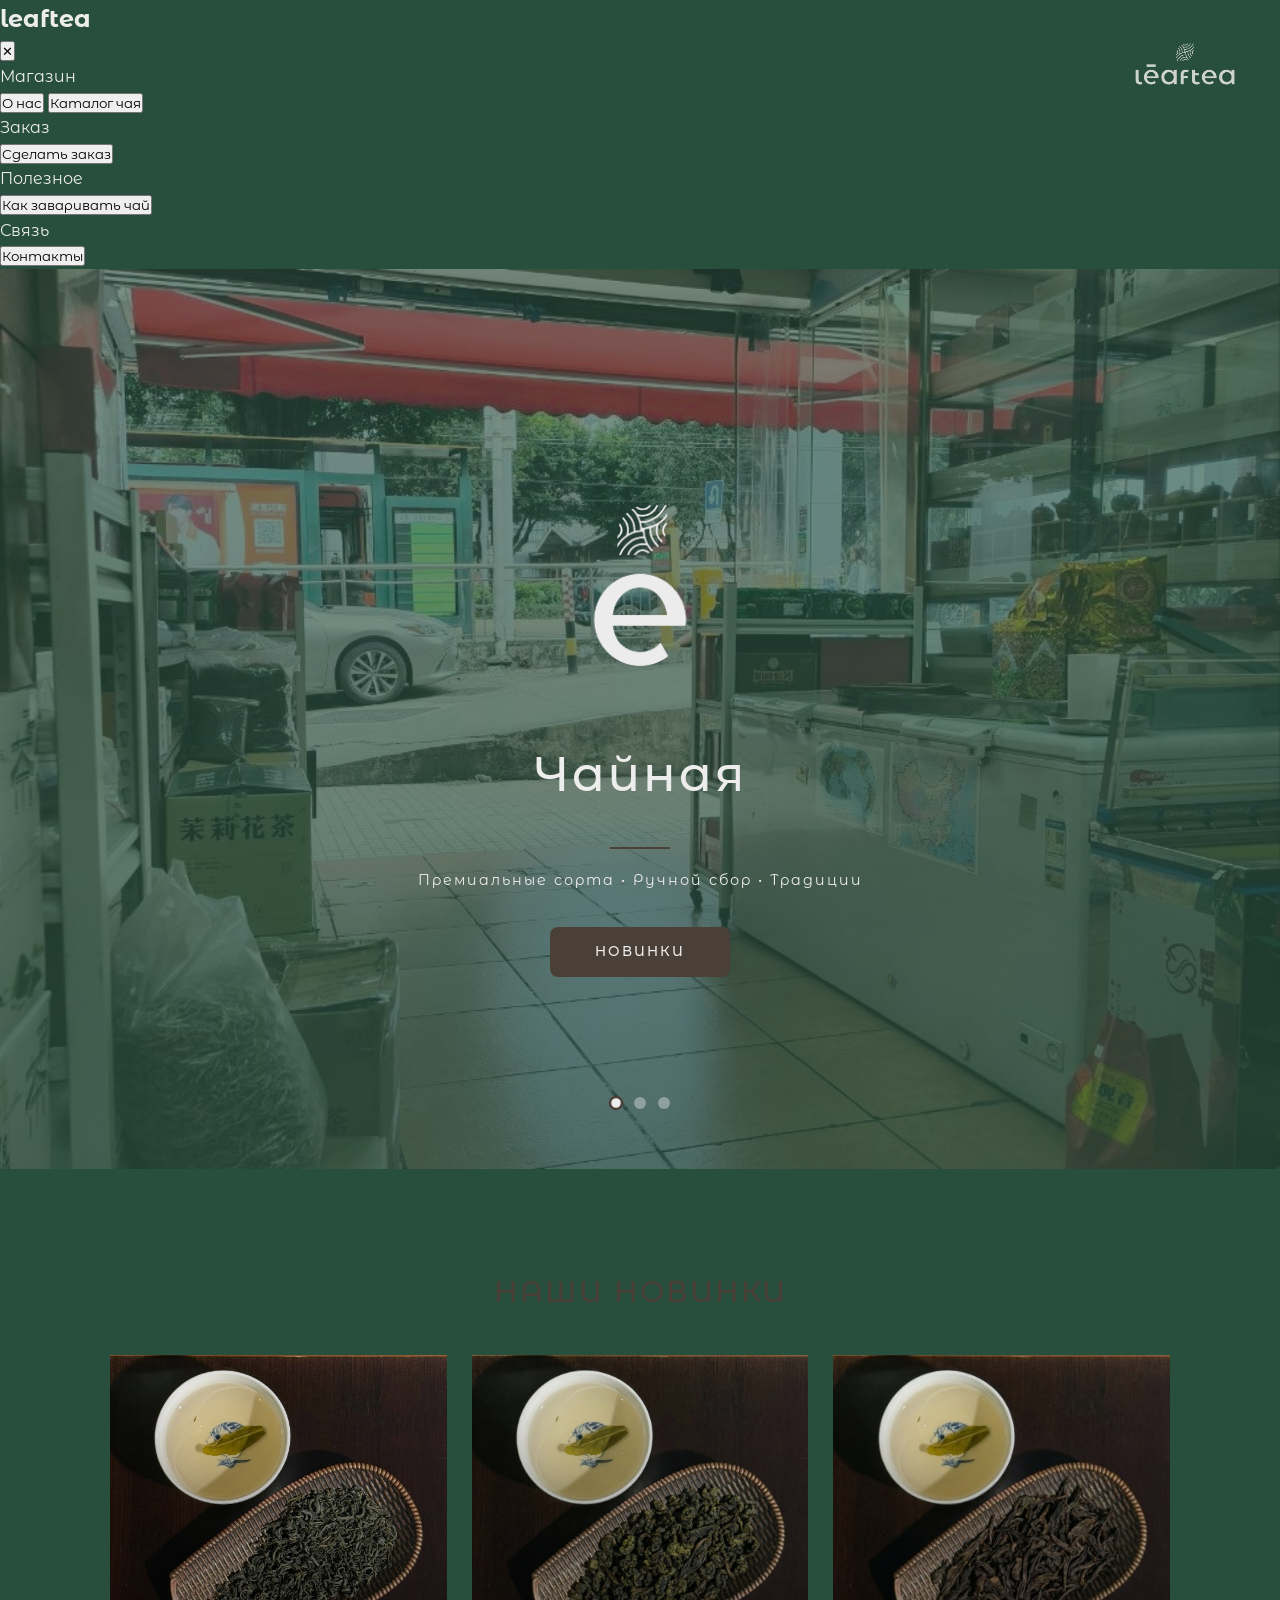
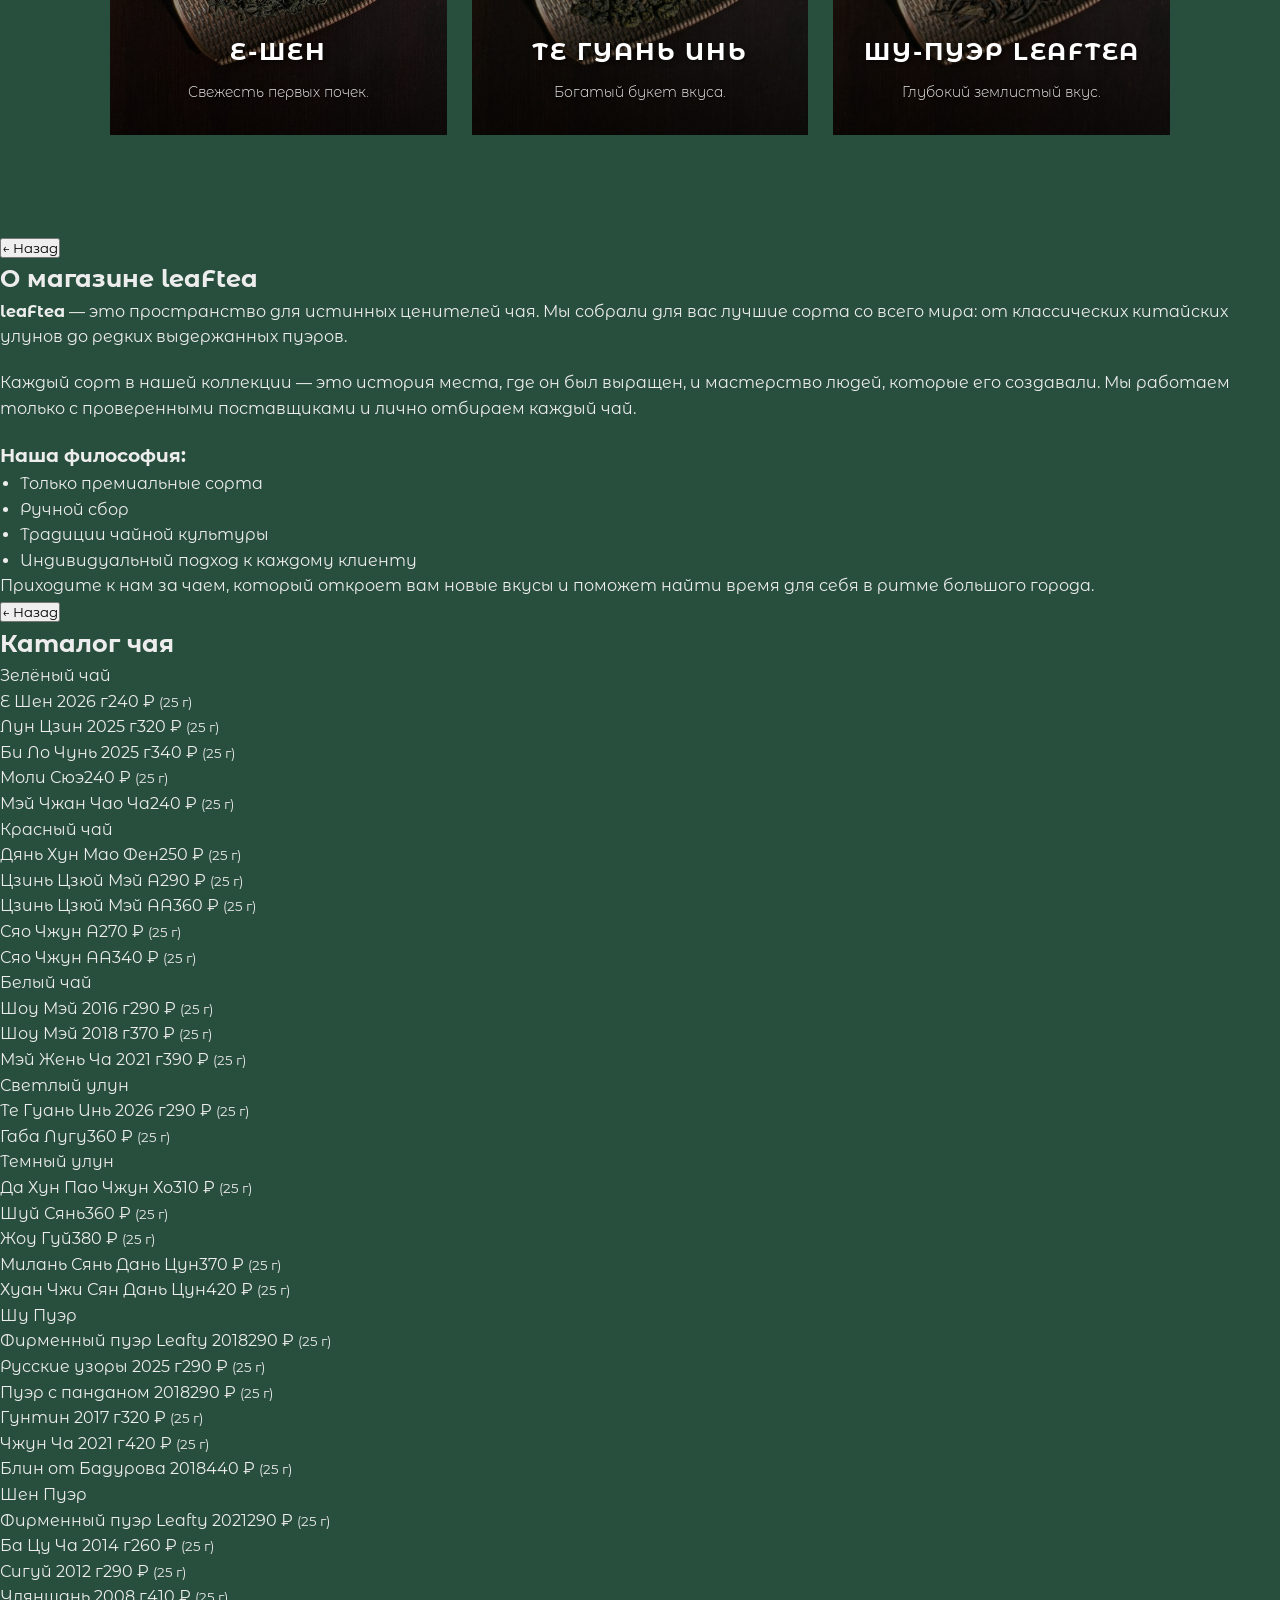
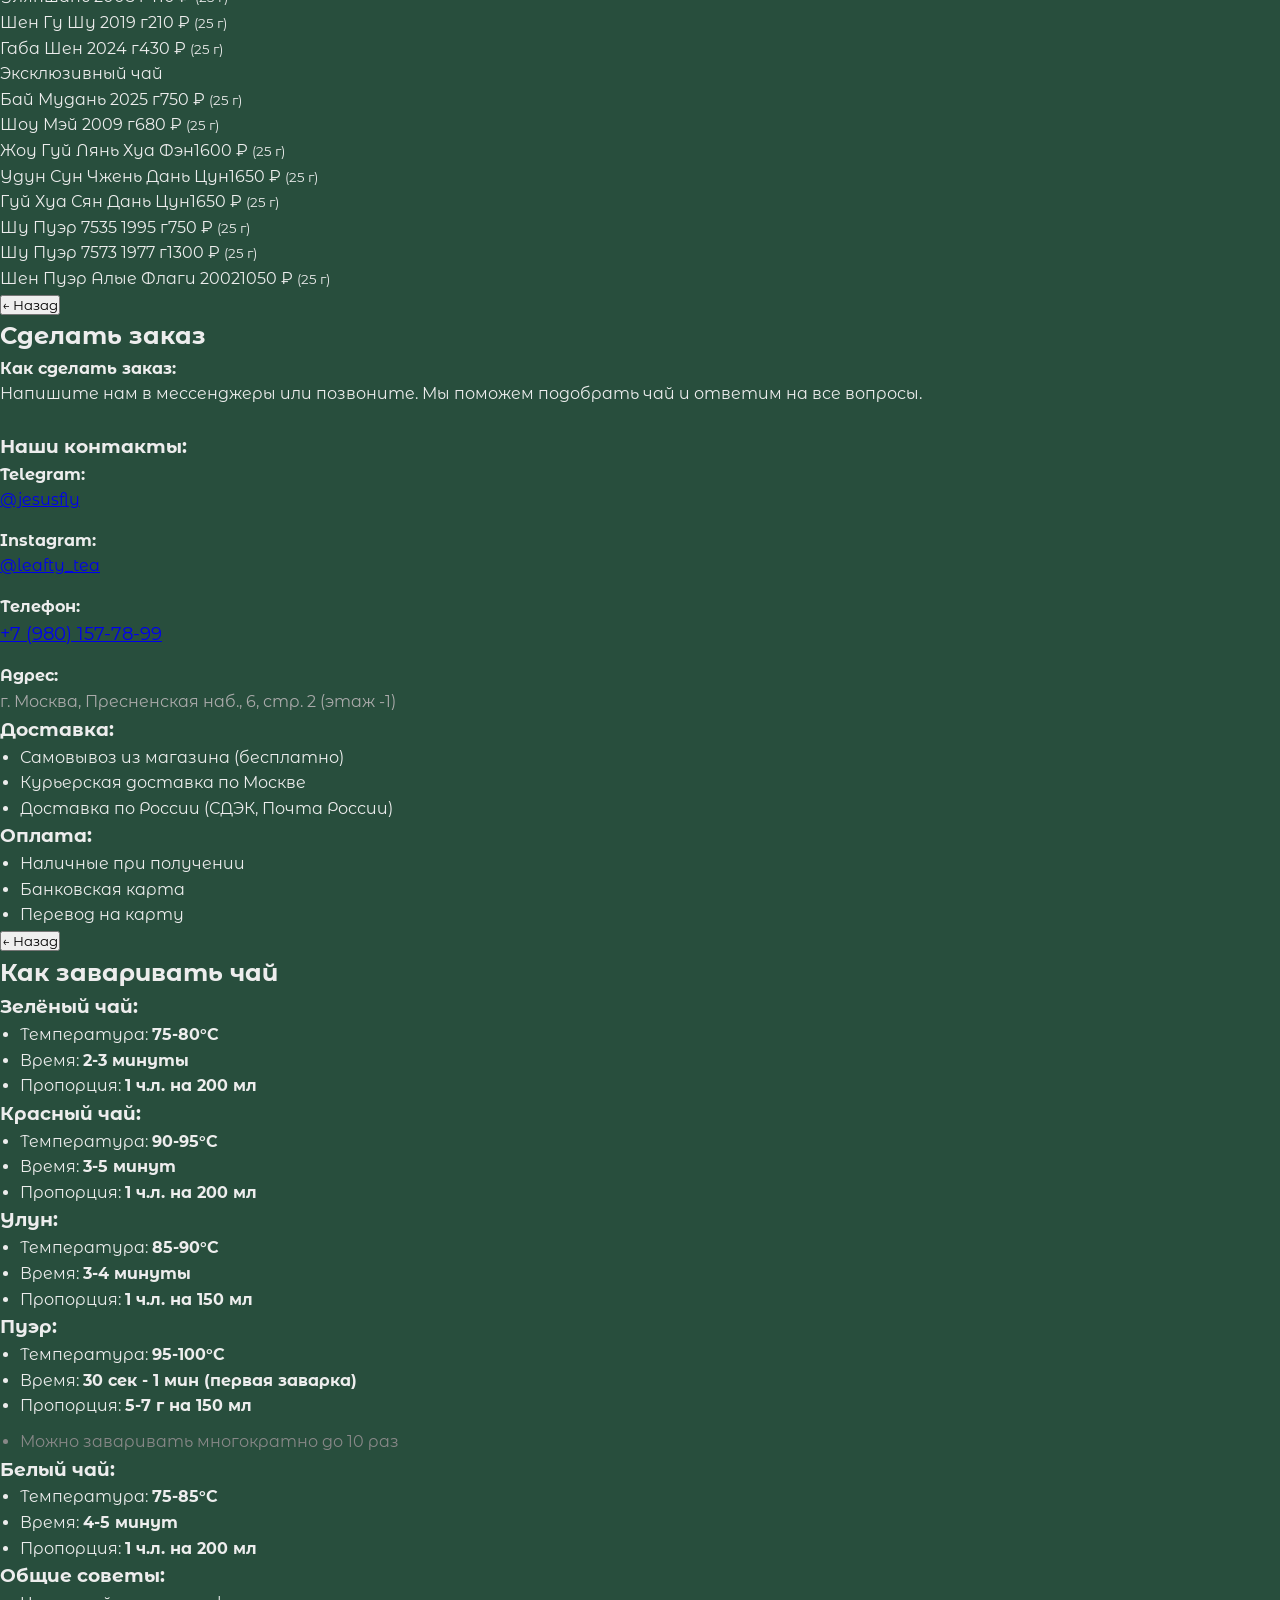
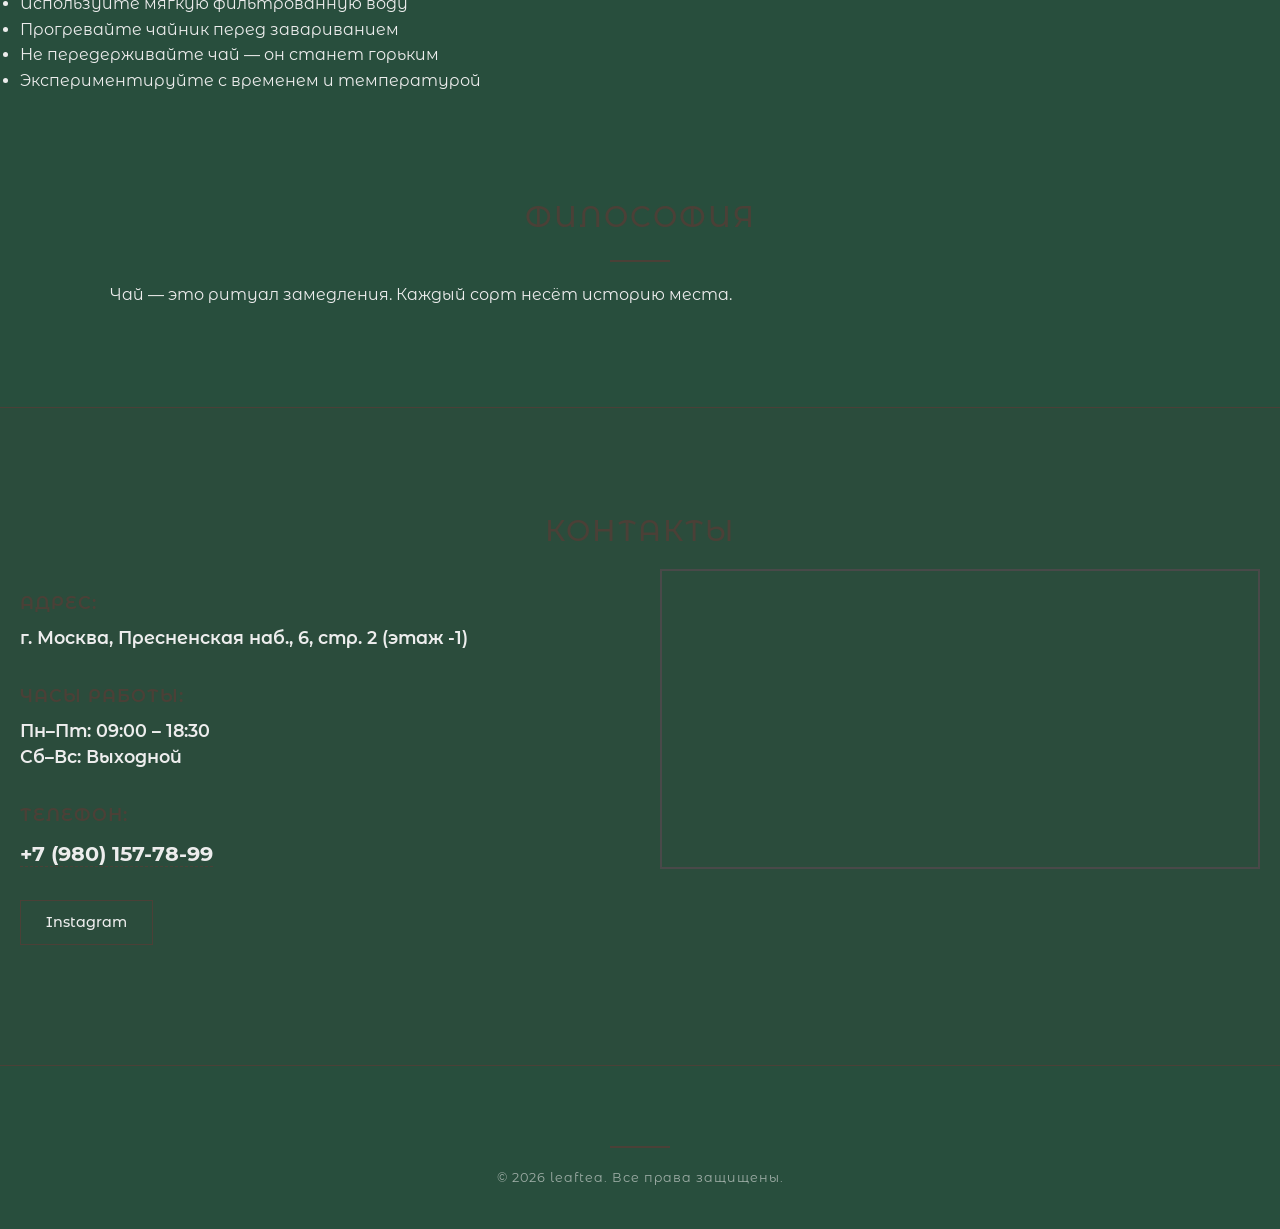
==== commit 110685dc: "Update index.html" ====
--- a/index.html
+++ b/index.html
@@ -4,143 +4,29 @@
     <meta charset="UTF-8">
     <meta name="viewport" content="width=device-width, initial-scale=1.0">
     <title>leaftea</title>
-    <link rel="icon" type="image/png" href="favicon.png">
+    <!-- Основные мета-теги -->
+<meta name="description" content="leaFtea — премиальный чай в Москве. Зелёный, чёрный, улун, пуэр. Ручной сбор, традиционные сорта. Доставка по России.">
+<meta name="keywords" content="чай, купить чай, премиальный чай, улун, пуэр, зелёный чай, Москва, чайная">
+<meta name="author" content="leaFtea">
+
+<!-- Open Graph для соцсетей и мессенджеров -->
+<meta property="og:title" content="leaFtea — Чайная премиального чая">
+<meta property="og:description" content="Премиальные сорта чая • Ручной сбор • Традиции">
+<meta property="og:type" content="website">
+<meta property="og:url" content="http://leaftea.ru">
+<meta property="og:image" content="http://leaftea.ru/images/og-image.png">
+<meta property="og:site_name" content="leaFtea">
+
+<!-- Twitter Card -->
+<meta name="twitter:card" content="summary_large_image">
+<meta name="twitter:title" content="leaFtea — Чайная премиального чая">
+<meta name="twitter:description" content="Премиальные сорта чая • Ручной сбор • Традиции">
+<meta name="twitter:image" content="http://leaftea.ru/images/og-image.png">
+    <link rel="icon" type="image/png" href="images/favicon.png">
     <link href="https://fonts.googleapis.com/css2?family=Montserrat+Alternates:wght@300;400;500;600;700;800&display=swap&subset=cyrillic" rel="stylesheet">
     <link rel="stylesheet" href="style.css">
     
-    <!-- Стили для меню и карты -->
-    <style>
-        /* Кнопка три полоски слева */
-        .menu-toggle {
-            position: fixed;
-            top: 20px;
-            left: 20px;
-            z-index: 1000;
-            cursor: pointer;
-            width: 45px;
-            height: 45px;
-            display: flex;
-            flex-direction: column;
-            justify-content: center;
-            align-items: center;
-            gap: 6px;
-            background: rgba(255, 255, 255, 0.9);
-            border-radius: 10px;
-            box-shadow: 0 4px 15px rgba(0,0,0,0.1);
-            transition: all 0.3s ease;
-        }
-        .menu-toggle:hover { background: white; transform: scale(1.05); }
-        .menu-toggle span {
-            width: 24px; height: 3px; background: #284E3D; border-radius: 2px; transition: 0.3s;
-        }
-        .menu-toggle.active span:nth-child(1) { transform: rotate(45deg) translate(6px, 6px); }
-        .menu-toggle.active span:nth-child(2) { opacity: 0; }
-        .menu-toggle.active span:nth-child(3) { transform: rotate(-45deg) translate(6px, -6px); }
-
-        /* Шторка меню */
-        .sidebar {
-            position: fixed;
-            left: -400px; top: 0;
-            width: 380px; max-width: 85vw;
-            height: 100vh;
-            background: #f9f7f2;
-            box-shadow: 5px 0 20px rgba(0,0,0,0.15);
-            z-index: 1001;
-            transition: 0.4s cubic-bezier(0.4, 0, 0.2, 1);
-            display: flex; flex-direction: column;
-        }
-        .sidebar.active { left: 0; }
-        
-        .sidebar-header {
-            padding: 25px;
-            background: #284E3D;
-            color: white;
-            display: flex; justify-content: space-between; align-items: center;
-        }
-        .sidebar-header h2 { margin: 0; font-family: 'Montserrat Alternates', sans-serif; font-size: 22px; }
-        .close-btn {
-            background: none; border: none; color: white; font-size: 28px; cursor: pointer; line-height: 1;
-        }
-
-        /* Список внутри шторки */
-        .menu-list-container {
-            padding: 20px 25px;
-            overflow-y: auto;
-            flex-grow: 1;
-        }
-        .menu-category-title {
-            color: #5c4033;
-            font-family: 'Montserrat Alternates', sans-serif;
-            font-size: 16px; font-weight: 700; text-transform: uppercase; letter-spacing: 1px;
-            margin-top: 30px; margin-bottom: 12px;
-            border-bottom: 2px solid #e0dcd3; padding-bottom: 6px;
-        }
-        .menu-item-row {
-            display: flex; justify-content: space-between; align-items: baseline;
-            margin-bottom: 10px; font-size: 14px; color: #333;
-            font-family: 'Montserrat Alternates', sans-serif;
-        }
-        .menu-item-name { font-weight: 500; }
-        .menu-item-price {
-            color: #2d5a27; font-weight: 600; white-space: nowrap; margin-left: 15px;
-        }
-        .menu-item-price small { font-weight: 400; color: #777; font-size: 0.85em; }
-
-        /* Затемнение фона */
-        .overlay {
-            position: fixed; top: 0; left: 0; width: 100%; height: 100%;
-            background: rgba(0,0,0,0.5); z-index: 1000;
-            opacity: 0; visibility: hidden; transition: 0.3s;
-        }
-        .overlay.active { opacity: 1; visibility: visible; }
-
-        /* Исправление карты */
-        .contacts-map {
-            width: 100%; height: 100%; min-height: 400px;
-            border-radius: 12px; overflow: hidden;
-            border: 2px solid #5c4033;
-            box-shadow: 0 4px 15px rgba(0,0,0,0.1);
-        }
-        .contacts-map iframe {
-            width: 100% !important; height: 100% !important; border: none; display: block;
-        }
-
-        /* ===== БЕЛЫЙ ТЕКСТ ДЛЯ ЗАГОЛОВКОВ И КОНТАКТОВ ===== */
-        .section-title {
-            color: white !important;
-        }
-        
-        .contacts-info .label {
-            color: white !important;
-            font-weight: 600;
-        }
-        
-        .contacts-info p {
-            color: white !important;
-        }
-        
-        .phone-link {
-            color: white !important;
-        }
-        
-        .phone-link:hover {
-            color: #ddd !important;
-        }
-        
-        .philosophy-text p {
-            color: white !important;
-        }
-        
-        .social-btn {
-            color: white !important;
-            border-color: white !important;
-        }
-        
-        .social-btn:hover {
-            background: white !important;
-            color: #284E3D !important;
-        }
-    </style>
+    
 </head>
 <body>
 
@@ -154,69 +40,26 @@
         <span></span><span></span><span></span>
     </div>
 
-    <!-- ШТОРКА МЕНЮ -->
+    <!-- ШТОРКА МЕНЮ (НОВОЕ) -->
     <div class="sidebar" id="sidebar">
         <div class="sidebar-header">
-            <h2> Ассортимент</h2>
+            <h2>leaftea</h2>
             <button class="close-btn" onclick="toggleMenu()">✕</button>
         </div>
         
         <div class="menu-list-container">
-            <div class="menu-category-title">Зелёный чай</div>
-            <div class="menu-item-row"><span class="menu-item-name">Е Шен 2026 г</span><span class="menu-item-price">240 ₽ <small>(25 г)</small></span></div>
-            <div class="menu-item-row"><span class="menu-item-name">Лун Цзин 2025 г</span><span class="menu-item-price">320 ₽ <small>(25 г)</small></span></div>
-            <div class="menu-item-row"><span class="menu-item-name">Би Ло Чунь 2025 г</span><span class="menu-item-price">340 ₽ <small>(25 г)</small></span></div>
-            <div class="menu-item-row"><span class="menu-item-name">Моли Сюэ</span><span class="menu-item-price">240 ₽ <small>(25 г)</small></span></div>
-            <div class="menu-item-row"><span class="menu-item-name">Мэй Чжан Чао Ча</span><span class="menu-item-price">240 ₽ <small>(25 г)</small></span></div>
-
-            <div class="menu-category-title">Красный чай</div>
-            <div class="menu-item-row"><span class="menu-item-name">Дянь Хун Мао Фен</span><span class="menu-item-price">250 ₽ <small>(25 г)</small></span></div>
-            <div class="menu-item-row"><span class="menu-item-name">Цзинь Цзюй Мэй А</span><span class="menu-item-price">290 ₽ <small>(25 г)</small></span></div>
-            <div class="menu-item-row"><span class="menu-item-name">Цзинь Цзюй Мэй АА</span><span class="menu-item-price">360 ₽ <small>(25 г)</small></span></div>
-            <div class="menu-item-row"><span class="menu-item-name">Сяо Чжун А</span><span class="menu-item-price">270 ₽ <small>(25 г)</small></span></div>
-            <div class="menu-item-row"><span class="menu-item-name">Сяо Чжун АА</span><span class="menu-item-price">340 ₽ <small>(25 г)</small></span></div>
-
-            <div class="menu-category-title">Белый чай</div>
-            <div class="menu-item-row"><span class="menu-item-name">Шоу Мэй 2016 г</span><span class="menu-item-price">290 ₽ <small>(25 г)</small></span></div>
-            <div class="menu-item-row"><span class="menu-item-name">Шоу Мэй 2018 г</span><span class="menu-item-price">370 ₽ <small>(25 г)</small></span></div>
-            <div class="menu-item-row"><span class="menu-item-name">Мэй Жень Ча 2021 г</span><span class="menu-item-price">390 ₽ <small>(25 г)</small></span></div>
-
-            <div class="menu-category-title">Светлый улун</div>
-            <div class="menu-item-row"><span class="menu-item-name">Те Гуань Инь 2026 г</span><span class="menu-item-price">290 ₽ <small>(25 г)</small></span></div>
-            <div class="menu-item-row"><span class="menu-item-name">Габа Лугу</span><span class="menu-item-price">360 ₽ <small>(25 г)</small></span></div>
-
-            <div class="menu-category-title">Темный улун</div>
-            <div class="menu-item-row"><span class="menu-item-name">Да Хун Пао Чжун Хо</span><span class="menu-item-price">310 ₽ <small>(25 г)</small></span></div>
-            <div class="menu-item-row"><span class="menu-item-name">Шуй Сянь</span><span class="menu-item-price">360 ₽ <small>(25 г)</small></span></div>
-            <div class="menu-item-row"><span class="menu-item-name">Жоу Гуй</span><span class="menu-item-price">380 ₽ <small>(25 г)</small></span></div>
-            <div class="menu-item-row"><span class="menu-item-name">Милань Сянь Дань Цун</span><span class="menu-item-price">370 ₽ <small>(25 г)</small></span></div>
-            <div class="menu-item-row"><span class="menu-item-name">Хуан Чжи Сян Дань Цун</span><span class="menu-item-price">420 ₽ <small>(25 г)</small></span></div>
-
-            <div class="menu-category-title">Шу Пуэр</div>
-            <div class="menu-item-row"><span class="menu-item-name">Фирменный пуэр Leafty 2018</span><span class="menu-item-price">290 ₽ <small>(25 г)</small></span></div>
-            <div class="menu-item-row"><span class="menu-item-name">Русские узоры 2025 г</span><span class="menu-item-price">290 ₽ <small>(25 г)</small></span></div>
-            <div class="menu-item-row"><span class="menu-item-name">Пуэр с панданом 2018</span><span class="menu-item-price">290 ₽ <small>(25 г)</small></span></div>
-            <div class="menu-item-row"><span class="menu-item-name">Гунтин 2017 г</span><span class="menu-item-price">320 ₽ <small>(25 г)</small></span></div>
-            <div class="menu-item-row"><span class="menu-item-name">Чжун Ча 2021 г</span><span class="menu-item-price">420 ₽ <small>(25 г)</small></span></div>
-            <div class="menu-item-row"><span class="menu-item-name">Блин от Бадурова 2018</span><span class="menu-item-price">440 ₽ <small>(25 г)</small></span></div>
-
-            <div class="menu-category-title">Шен Пуэр</div>
-            <div class="menu-item-row"><span class="menu-item-name">Фирменный пуэр Leafty 2021</span><span class="menu-item-price">290 ₽ <small>(25 г)</small></span></div>
-            <div class="menu-item-row"><span class="menu-item-name">Ба Цу Ча 2014 г</span><span class="menu-item-price">260 ₽ <small>(25 г)</small></span></div>
-            <div class="menu-item-row"><span class="menu-item-name">Сигуй 2012 г</span><span class="menu-item-price">290 ₽ <small>(25 г)</small></span></div>
-            <div class="menu-item-row"><span class="menu-item-name">Уляншань 2008 г</span><span class="menu-item-price">410 ₽ <small>(25 г)</small></span></div>
-            <div class="menu-item-row"><span class="menu-item-name">Шен Гу Шу 2019 г</span><span class="menu-item-price">210 ₽ <small>(25 г)</small></span></div>
-            <div class="menu-item-row"><span class="menu-item-name">Габа Шен 2024 г</span><span class="menu-item-price">430 ₽ <small>(25 г)</small></span></div>
-
-            <div class="menu-category-title">Эксклюзивный чай</div>
-            <div class="menu-item-row"><span class="menu-item-name">Бай Мудань 2025 г</span><span class="menu-item-price">750 ₽ <small>(25 г)</small></span></div>
-            <div class="menu-item-row"><span class="menu-item-name">Шоу Мэй 2009 г</span><span class="menu-item-price">680 ₽ <small>(25 г)</small></span></div>
-            <div class="menu-item-row"><span class="menu-item-name">Жоу Гуй Лянь Хуа Фэн</span><span class="menu-item-price">1600 ₽ <small>(25 г)</small></span></div>
-            <div class="menu-item-row"><span class="menu-item-name">Удун Сун Чжень Дань Цун</span><span class="menu-item-price">1650 ₽ <small>(25 г)</small></span></div>
-            <div class="menu-item-row"><span class="menu-item-name">Гуй Хуа Сян Дань Цун</span><span class="menu-item-price">1650 ₽ <small>(25 г)</small></span></div>
-            <div class="menu-item-row"><span class="menu-item-name">Шу Пуэр 7535 1995 г</span><span class="menu-item-price">750 ₽ <small>(25 г)</small></span></div>
-            <div class="menu-item-row"><span class="menu-item-name">Шу Пуэр 7573 1977 г</span><span class="menu-item-price">1300 ₽ <small>(25 г)</small></span></div>
-            <div class="menu-item-row"><span class="menu-item-name">Шен Пуэр Алые Флаги 2002</span><span class="menu-item-price">1050 ₽ <small>(25 г)</small></span></div>
+            <div class="menu-category-title">Магазин</div>
+            <button class="menu-btn-item" onclick="openInfoModal('aboutModal'); toggleMenu();">О нас</button>
+            <button class="menu-btn-item" onclick="openInfoModal('catalogModal'); toggleMenu();">Каталог чая</button>
+            
+            <div class="menu-category-title">Заказ</div>
+            <button class="menu-btn-item" onclick="openInfoModal('orderModal'); toggleMenu();">Сделать заказ</button>
+            
+            <div class="menu-category-title">Полезное</div>
+            <button class="menu-btn-item" onclick="openInfoModal('brewingModal'); toggleMenu();">Как заваривать чай</button>
+            
+            <div class="menu-category-title">Связь</div>
+            <button class="menu-btn-item" onclick="scrollToContacts(); toggleMenu();">Контакты</button>
         </div>
     </div>
 
@@ -242,7 +85,7 @@
         <div class="hero-dots" id="heroDots"></div>
     </section>
 
-        <!-- Коллекция -->
+    <!-- Коллекция -->
     <section id="collection" class="section">
         <h2 class="section-title fade-in">НАШИ НОВИНКИ</h2>
         <div class="content-grid">
@@ -250,7 +93,7 @@
             <!-- Е-ШЕН -->
             <div class="card card-image fade-in" 
                  data-title="Е-Шен" 
-                 data-desc="Свежесть первых почек с высокогорных плантаций Китая." 
+                 data-desc="Дикорастущий зелёный чай." 
                  data-price="240 ₽ / 25 г" 
                  data-images='["images/green1.png"]' 
                  onclick="openModal(this)">
@@ -294,7 +137,8 @@
 
         </div>
     </section>
-    <!-- Модальное окно -->
+    
+    <!-- Модальное окно для товаров -->
     <div class="modal" id="modal">
         <div class="modal-overlay" onclick="closeModal()"></div>
         <div class="modal-content">
@@ -311,6 +155,219 @@
         </div>
     </div>
 
+    <!-- ===== МОДАЛЬНОЕ ОКНО: О НАС ===== -->
+    <div class="info-modal" id="aboutModal">
+        <div class="info-modal-overlay" onclick="closeInfoModal('aboutModal')"></div>
+        <div class="info-modal-content">
+            <button class="info-modal-back" onclick="closeInfoModal('aboutModal')">← Назад</button>
+            <h2>О магазине leaFtea</h2>
+            <p style="margin-bottom: 20px;">
+                <strong>leaFtea</strong> — это пространство для истинных ценителей чая. 
+                Мы собрали для вас лучшие сорта со всего мира: от классических китайских улунов до редких 
+                выдержанных пуэров.
+            </p>
+            <p style="margin-bottom: 20px;">
+                Каждый сорт в нашей коллекции — это история места, где он был выращен, и мастерство людей, 
+                которые его создавали. Мы работаем только с проверенными поставщиками и лично отбираем каждый чай.
+            </p>
+            <div class="info-block">
+                <h3>Наша философия:</h3>
+                <ul style="padding-left: 20px;">
+                    <li>Только премиальные сорта</li>
+                    <li>Ручной сбор</li>
+                    <li>Традиции чайной культуры</li>
+                    <li>Индивидуальный подход к каждому клиенту</li>
+                </ul>
+            </div>
+            <p>
+                Приходите к нам за чаем, который откроет вам новые вкусы и поможет найти время для себя 
+                в ритме большого города.
+            </p>
+        </div>
+    </div>
+
+    <!-- ===== МОДАЛЬНОЕ ОКНО: КАТАЛОГ ===== -->
+    <div class="info-modal" id="catalogModal">
+        <div class="info-modal-overlay" onclick="closeInfoModal('catalogModal')"></div>
+        <div class="info-modal-content">
+            <button class="info-modal-back" onclick="closeInfoModal('catalogModal')">← Назад</button>
+            <h2>Каталог чая</h2>
+            
+            <div class="catalog-category-title">Зелёный чай</div>
+            <div class="catalog-item-row"><span class="catalog-item-name">Е Шен 2026 г</span><span class="catalog-item-price">240 ₽ <small>(25 г)</small></span></div>
+            <div class="catalog-item-row"><span class="catalog-item-name">Лун Цзин 2025 г</span><span class="catalog-item-price">320 ₽ <small>(25 г)</small></span></div>
+            <div class="catalog-item-row"><span class="catalog-item-name">Би Ло Чунь 2025 г</span><span class="catalog-item-price">340 ₽ <small>(25 г)</small></span></div>
+            <div class="catalog-item-row"><span class="catalog-item-name">Моли Сюэ</span><span class="catalog-item-price">240 ₽ <small>(25 г)</small></span></div>
+            <div class="catalog-item-row"><span class="catalog-item-name">Мэй Чжан Чао Ча</span><span class="catalog-item-price">240 ₽ <small>(25 г)</small></span></div>
+
+            <div class="catalog-category-title">Красный чай</div>
+            <div class="catalog-item-row"><span class="catalog-item-name">Дянь Хун Мао Фен</span><span class="catalog-item-price">250 ₽ <small>(25 г)</small></span></div>
+            <div class="catalog-item-row"><span class="catalog-item-name">Цзинь Цзюй Мэй А</span><span class="catalog-item-price">290 ₽ <small>(25 г)</small></span></div>
+            <div class="catalog-item-row"><span class="catalog-item-name">Цзинь Цзюй Мэй АА</span><span class="catalog-item-price">360 ₽ <small>(25 г)</small></span></div>
+            <div class="catalog-item-row"><span class="catalog-item-name">Сяо Чжун А</span><span class="catalog-item-price">270 ₽ <small>(25 г)</small></span></div>
+            <div class="catalog-item-row"><span class="catalog-item-name">Сяо Чжун АА</span><span class="catalog-item-price">340 ₽ <small>(25 г)</small></span></div>
+
+            <div class="catalog-category-title">Белый чай</div>
+            <div class="catalog-item-row"><span class="catalog-item-name">Шоу Мэй 2016 г</span><span class="catalog-item-price">290 ₽ <small>(25 г)</small></span></div>
+            <div class="catalog-item-row"><span class="catalog-item-name">Шоу Мэй 2018 г</span><span class="catalog-item-price">370 ₽ <small>(25 г)</small></span></div>
+            <div class="catalog-item-row"><span class="catalog-item-name">Мэй Жень Ча 2021 г</span><span class="catalog-item-price">390 ₽ <small>(25 г)</small></span></div>
+
+            <div class="catalog-category-title">Светлый улун</div>
+            <div class="catalog-item-row"><span class="catalog-item-name">Те Гуань Инь 2026 г</span><span class="catalog-item-price">290 ₽ <small>(25 г)</small></span></div>
+            <div class="catalog-item-row"><span class="catalog-item-name">Габа Лугу</span><span class="catalog-item-price">360 ₽ <small>(25 г)</small></span></div>
+
+            <div class="catalog-category-title">Темный улун</div>
+            <div class="catalog-item-row"><span class="catalog-item-name">Да Хун Пао Чжун Хо</span><span class="catalog-item-price">310 ₽ <small>(25 г)</small></span></div>
+            <div class="catalog-item-row"><span class="catalog-item-name">Шуй Сянь</span><span class="catalog-item-price">360 ₽ <small>(25 г)</small></span></div>
+            <div class="catalog-item-row"><span class="catalog-item-name">Жоу Гуй</span><span class="catalog-item-price">380 ₽ <small>(25 г)</small></span></div>
+            <div class="catalog-item-row"><span class="catalog-item-name">Милань Сянь Дань Цун</span><span class="catalog-item-price">370 ₽ <small>(25 г)</small></span></div>
+            <div class="catalog-item-row"><span class="catalog-item-name">Хуан Чжи Сян Дань Цун</span><span class="catalog-item-price">420 ₽ <small>(25 г)</small></span></div>
+
+            <div class="catalog-category-title">Шу Пуэр</div>
+            <div class="catalog-item-row"><span class="catalog-item-name">Фирменный пуэр Leafty 2018</span><span class="catalog-item-price">290 ₽ <small>(25 г)</small></span></div>
+            <div class="catalog-item-row"><span class="catalog-item-name">Русские узоры 2025 г</span><span class="catalog-item-price">290 ₽ <small>(25 г)</small></span></div>
+            <div class="catalog-item-row"><span class="catalog-item-name">Пуэр с панданом 2018</span><span class="catalog-item-price">290 ₽ <small>(25 г)</small></span></div>
+            <div class="catalog-item-row"><span class="catalog-item-name">Гунтин 2017 г</span><span class="catalog-item-price">320 ₽ <small>(25 г)</small></span></div>
+            <div class="catalog-item-row"><span class="catalog-item-name">Чжун Ча 2021 г</span><span class="catalog-item-price">420 ₽ <small>(25 г)</small></span></div>
+            <div class="catalog-item-row"><span class="catalog-item-name">Блин от Бадурова 2018</span><span class="catalog-item-price">440 ₽ <small>(25 г)</small></span></div>
+
+            <div class="catalog-category-title">Шен Пуэр</div>
+            <div class="catalog-item-row"><span class="catalog-item-name">Фирменный пуэр Leafty 2021</span><span class="catalog-item-price">290 ₽ <small>(25 г)</small></span></div>
+            <div class="catalog-item-row"><span class="catalog-item-name">Ба Цу Ча 2014 г</span><span class="catalog-item-price">260 ₽ <small>(25 г)</small></span></div>
+            <div class="catalog-item-row"><span class="catalog-item-name">Сигуй 2012 г</span><span class="catalog-item-price">290 ₽ <small>(25 г)</small></span></div>
+            <div class="catalog-item-row"><span class="catalog-item-name">Уляншань 2008 г</span><span class="catalog-item-price">410 ₽ <small>(25 г)</small></span></div>
+            <div class="catalog-item-row"><span class="catalog-item-name">Шен Гу Шу 2019 г</span><span class="catalog-item-price">210 ₽ <small>(25 г)</small></span></div>
+            <div class="catalog-item-row"><span class="catalog-item-name">Габа Шен 2024 г</span><span class="catalog-item-price">430 ₽ <small>(25 г)</small></span></div>
+
+            <div class="catalog-category-title">Эксклюзивный чай</div>
+            <div class="catalog-item-row"><span class="catalog-item-name">Бай Мудань 2025 г</span><span class="catalog-item-price">750 ₽ <small>(25 г)</small></span></div>
+            <div class="catalog-item-row"><span class="catalog-item-name">Шоу Мэй 2009 г</span><span class="catalog-item-price">680 ₽ <small>(25 г)</small></span></div>
+            <div class="catalog-item-row"><span class="catalog-item-name">Жоу Гуй Лянь Хуа Фэн</span><span class="catalog-item-price">1600 ₽ <small>(25 г)</small></span></div>
+            <div class="catalog-item-row"><span class="catalog-item-name">Удун Сун Чжень Дань Цун</span><span class="catalog-item-price">1650 ₽ <small>(25 г)</small></span></div>
+            <div class="catalog-item-row"><span class="catalog-item-name">Гуй Хуа Сян Дань Цун</span><span class="catalog-item-price">1650 ₽ <small>(25 г)</small></span></div>
+            <div class="catalog-item-row"><span class="catalog-item-name">Шу Пуэр 7535 1995 г</span><span class="catalog-item-price">750 ₽ <small>(25 г)</small></span></div>
+            <div class="catalog-item-row"><span class="catalog-item-name">Шу Пуэр 7573 1977 г</span><span class="catalog-item-price">1300 ₽ <small>(25 г)</small></span></div>
+            <div class="catalog-item-row"><span class="catalog-item-name">Шен Пуэр Алые Флаги 2002</span><span class="catalog-item-price">1050 ₽ <small>(25 г)</small></span></div>
+        </div>
+    </div>
+
+    <!-- ===== МОДАЛЬНОЕ ОКНО: СДЕЛАТЬ ЗАКАЗ ===== -->
+    <div class="info-modal" id="orderModal">
+        <div class="info-modal-overlay" onclick="closeInfoModal('orderModal')"></div>
+        <div class="info-modal-content">
+            <button class="info-modal-back" onclick="closeInfoModal('orderModal')">← Назад</button>
+            <h2>Сделать заказ</h2>
+            
+            <p style="margin-bottom: 25px; font-size: 16px;">
+                <strong>Как сделать заказ:</strong><br>
+                Напишите нам в мессенджеры или позвоните. Мы поможем подобрать чай и ответим на все вопросы.
+            </p>
+
+            <div class="info-block">
+                <h3>Наши контакты:</h3>
+                <p style="margin-bottom: 15px;">
+                    <strong>Telegram:</strong><br>
+                    <a href="https://t.me/jesusfly" target="_blank">@jesusfly</a>
+                </p>
+                <p style="margin-bottom: 15px;">
+                    <strong>Instagram:</strong><br>
+                    <a href="https://www.instagram.com/leafty_tea?igsh=NnFoODl1dXUyODM=" target="_blank">@leafty_tea</a>
+                </p>
+                <p style="margin-bottom: 15px;">
+                    <strong>Телефон:</strong><br>
+                    <a href="tel:+79801577899" style="font-size: 18px;">+7 (980) 157-78-99</a>
+                </p>
+                <p>
+                    <strong>Адрес:</strong><br>
+                    <span style="color: #aaa;">г. Москва, Пресненская наб., 6, стр. 2 (этаж -1)</span>
+                </p>
+            </div>
+
+            <div class="info-block">
+                <h3>Доставка:</h3>
+                <ul style="padding-left: 20px;">
+                    <li>Самовывоз из магазина (бесплатно)</li>
+                    <li>Курьерская доставка по Москве</li>
+                    <li>Доставка по России (СДЭК, Почта России)</li>
+                </ul>
+            </div>
+
+            <div class="info-block">
+                <h3>Оплата:</h3>
+                <ul style="padding-left: 20px;">
+                    <li>Наличные при получении</li>
+                    <li>Банковская карта</li>
+                    <li>Перевод на карту</li>
+                </ul>
+            </div>
+        </div>
+    </div>
+
+    <!-- ===== МОДАЛЬНОЕ ОКНО: КАК ЗАВАРИВАТЬ ===== -->
+    <div class="info-modal" id="brewingModal">
+        <div class="info-modal-overlay" onclick="closeInfoModal('brewingModal')"></div>
+        <div class="info-modal-content">
+            <button class="info-modal-back" onclick="closeInfoModal('brewingModal')">← Назад</button>
+            <h2>Как заваривать чай</h2>
+            
+            <div class="info-block">
+                <h3>Зелёный чай:</h3>
+                <ul style="padding-left: 20px;">
+                    <li>Температура: <strong>75-80°C</strong></li>
+                    <li>Время: <strong>2-3 минуты</strong></li>
+                    <li>Пропорция: <strong>1 ч.л. на 200 мл</strong></li>
+                </ul>
+            </div>
+
+            <div class="info-block">
+                <h3>Красный чай:</h3>
+                <ul style="padding-left: 20px;">
+                    <li>Температура: <strong>90-95°C</strong></li>
+                    <li>Время: <strong>3-5 минут</strong></li>
+                    <li>Пропорция: <strong>1 ч.л. на 200 мл</strong></li>
+                </ul>
+            </div>
+
+            <div class="info-block">
+                <h3>Улун:</h3>
+                <ul style="padding-left: 20px;">
+                    <li>Температура: <strong>85-90°C</strong></li>
+                    <li>Время: <strong>3-4 минуты</strong></li>
+                    <li>Пропорция: <strong>1 ч.л. на 150 мл</strong></li>
+                </ul>
+            </div>
+
+            <div class="info-block">
+                <h3>Пуэр:</h3>
+                <ul style="padding-left: 20px;">
+                    <li>Температура: <strong>95-100°C</strong></li>
+                    <li>Время: <strong>30 сек - 1 мин (первая заварка)</strong></li>
+                    <li>Пропорция: <strong>5-7 г на 150 мл</strong></li>
+                    <li style="margin-top: 10px; color: #888;">Можно заваривать многократно до 10 раз</li>
+                </ul>
+            </div>
+
+            <div class="info-block">
+                <h3>Белый чай:</h3>
+                <ul style="padding-left: 20px;">
+                    <li>Температура: <strong>75-85°C</strong></li>
+                    <li>Время: <strong>4-5 минут</strong></li>
+                    <li>Пропорция: <strong>1 ч.л. на 200 мл</strong></li>
+                </ul>
+            </div>
+
+            <div class="info-block">
+                <h3>Общие советы:</h3>
+                <ul style="padding-left: 20px;">
+                    <li>Используйте мягкую фильтрованную воду</li>
+                    <li>Прогревайте чайник перед завариванием</li>
+                    <li>Не передерживайте чай — он станет горьким</li>
+                    <li>Экспериментируйте с временем и температурой</li>
+                </ul>
+            </div>
+        </div>
+    </div>
+
     <!-- Философия -->
     <section class="section">
         <h2 class="section-title fade-in">ФИЛОСОФИЯ</h2>
@@ -329,12 +386,11 @@
                 <div class="contact-item"><span class="label">Часы работы:</span><p>Пн–Пт: 09:00 – 18:30<br>Сб–Вс: Выходной</p></div>
                 <div class="contact-item"><span class="label">Телефон:</span><a href="tel:+79801577899" class="phone-link">+7 (980) 157-78-99</a></div>
                 <div class="social-links">
-                    
                     <a href="https://www.instagram.com/leafty_tea?igsh=NnFoODl1dXUyODM=" class="social-btn">Instagram</a>
                 </div>
             </div>
             
-            <!-- КАРТА ИСПРАВЛЕННАЯ -->
+            <!-- КАРТА -->
             <div class="contacts-map">
                 <iframe src="https://yandex.ru/map-widget/v1/?ll=37.540245%2C55.748179&mode=search&oid=211509010968&ol=biz&z=15.19" frameborder="0" allowfullscreen="true"></iframe>
             </div>
@@ -361,14 +417,30 @@
             });
         });
 
-        // Меню
+        // Бургер-меню
         function toggleMenu() {
             document.getElementById('sidebar').classList.toggle('active');
             document.getElementById('overlay').classList.toggle('active');
             document.querySelector('.menu-toggle').classList.toggle('active');
         }
 
-        // Модалка
+        // Прокрутка к контактам
+        function scrollToContacts() {
+            document.getElementById('contacts').scrollIntoView({ behavior: 'smooth' });
+        }
+
+        // ===== НОВЫЕ МОДАЛЬНЫЕ ОКНА =====
+        function openInfoModal(modalId) {
+            document.getElementById(modalId).classList.add('active');
+            document.body.style.overflow = 'hidden';
+        }
+
+        function closeInfoModal(modalId) {
+            document.getElementById(modalId).classList.remove('active');
+            document.body.style.overflow = '';
+        }
+
+        // Модалка для товаров
         let currentSlide = 0, totalSlides = 0;
         function openModal(card) {
             const modal = document.getElementById('modal');
@@ -437,8 +509,15 @@
             document.querySelectorAll('.dot').forEach((d,i) => d.classList.toggle('active', i===currentSlide));
         }
 
+        // Закрытие по Escape
         document.addEventListener('keydown', e => {
-            if(e.key==='Escape') closeModal();
+            if(e.key === 'Escape') {
+                closeModal();
+                closeInfoModal('aboutModal');
+                closeInfoModal('catalogModal');
+                closeInfoModal('orderModal');
+                closeInfoModal('brewingModal');
+            }
             if(e.key==='ArrowLeft') prevSlide();
             if(e.key==='ArrowRight') nextSlide();
         });
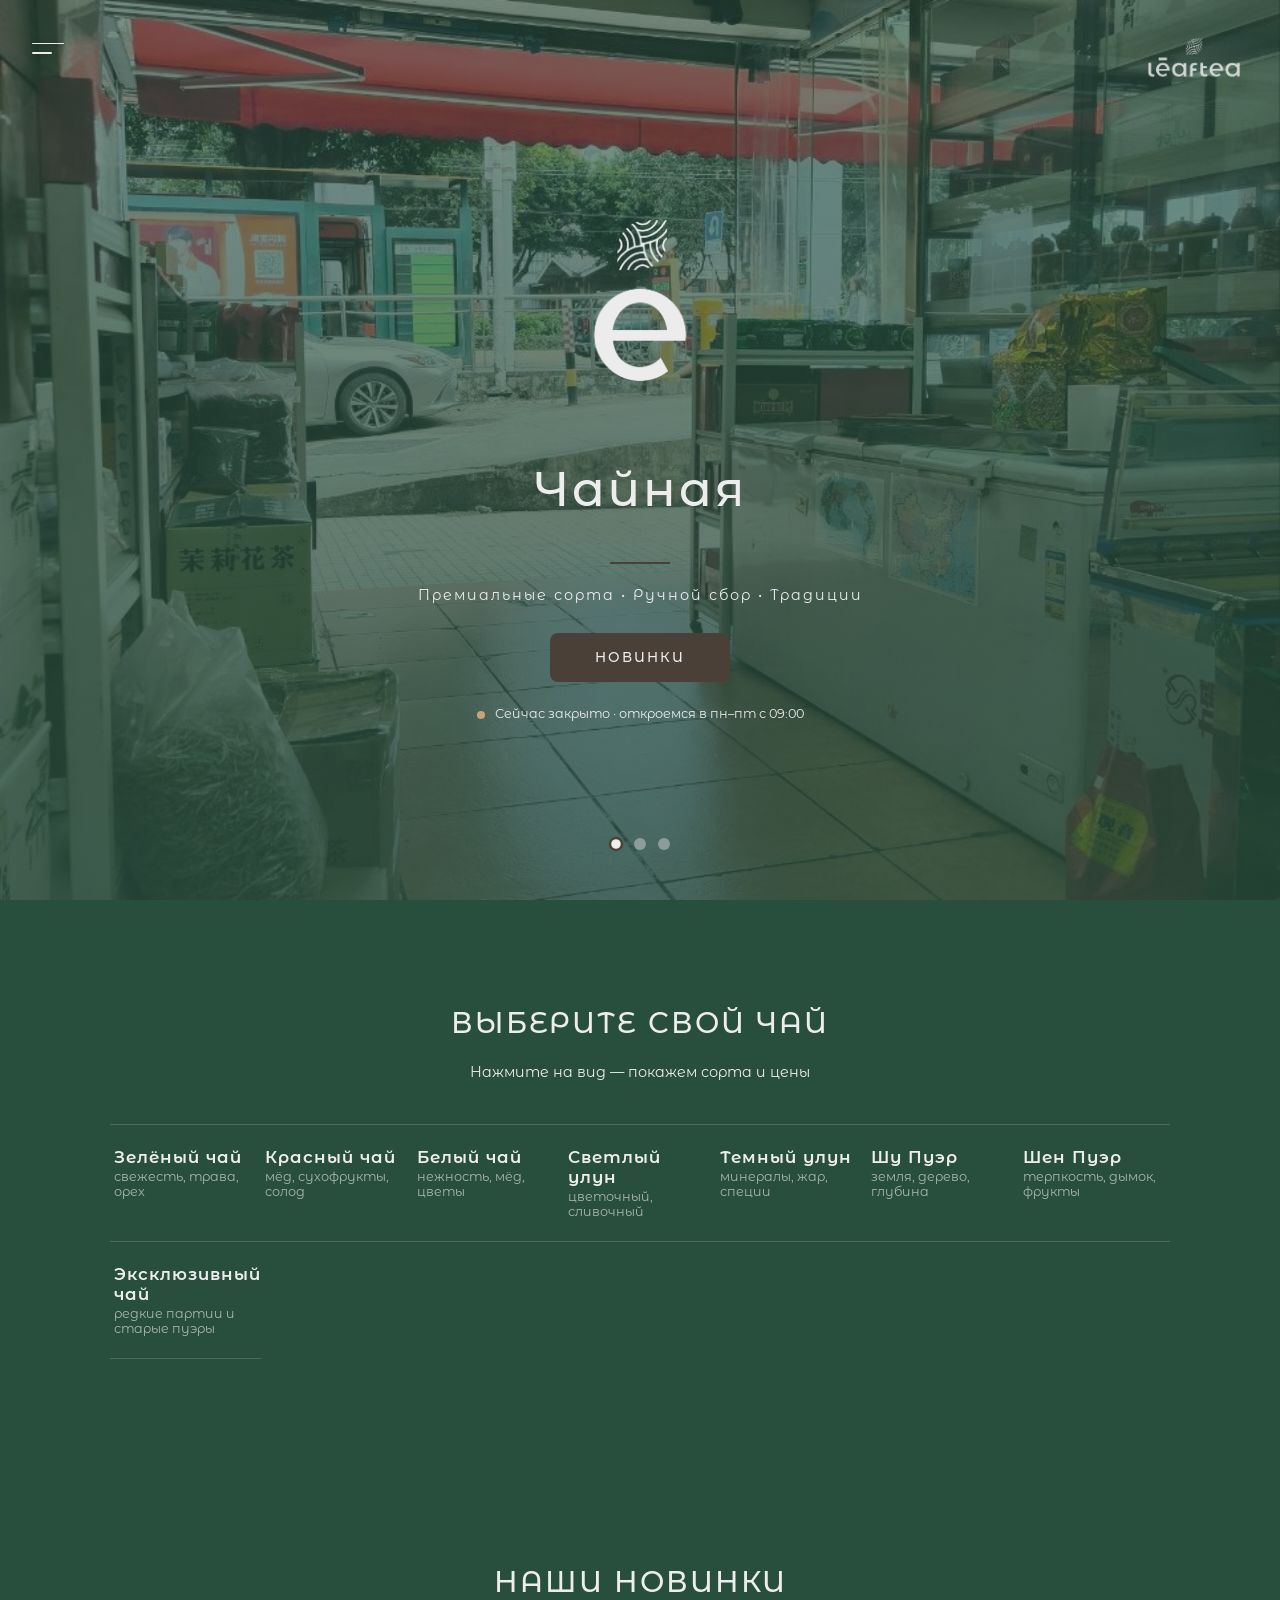
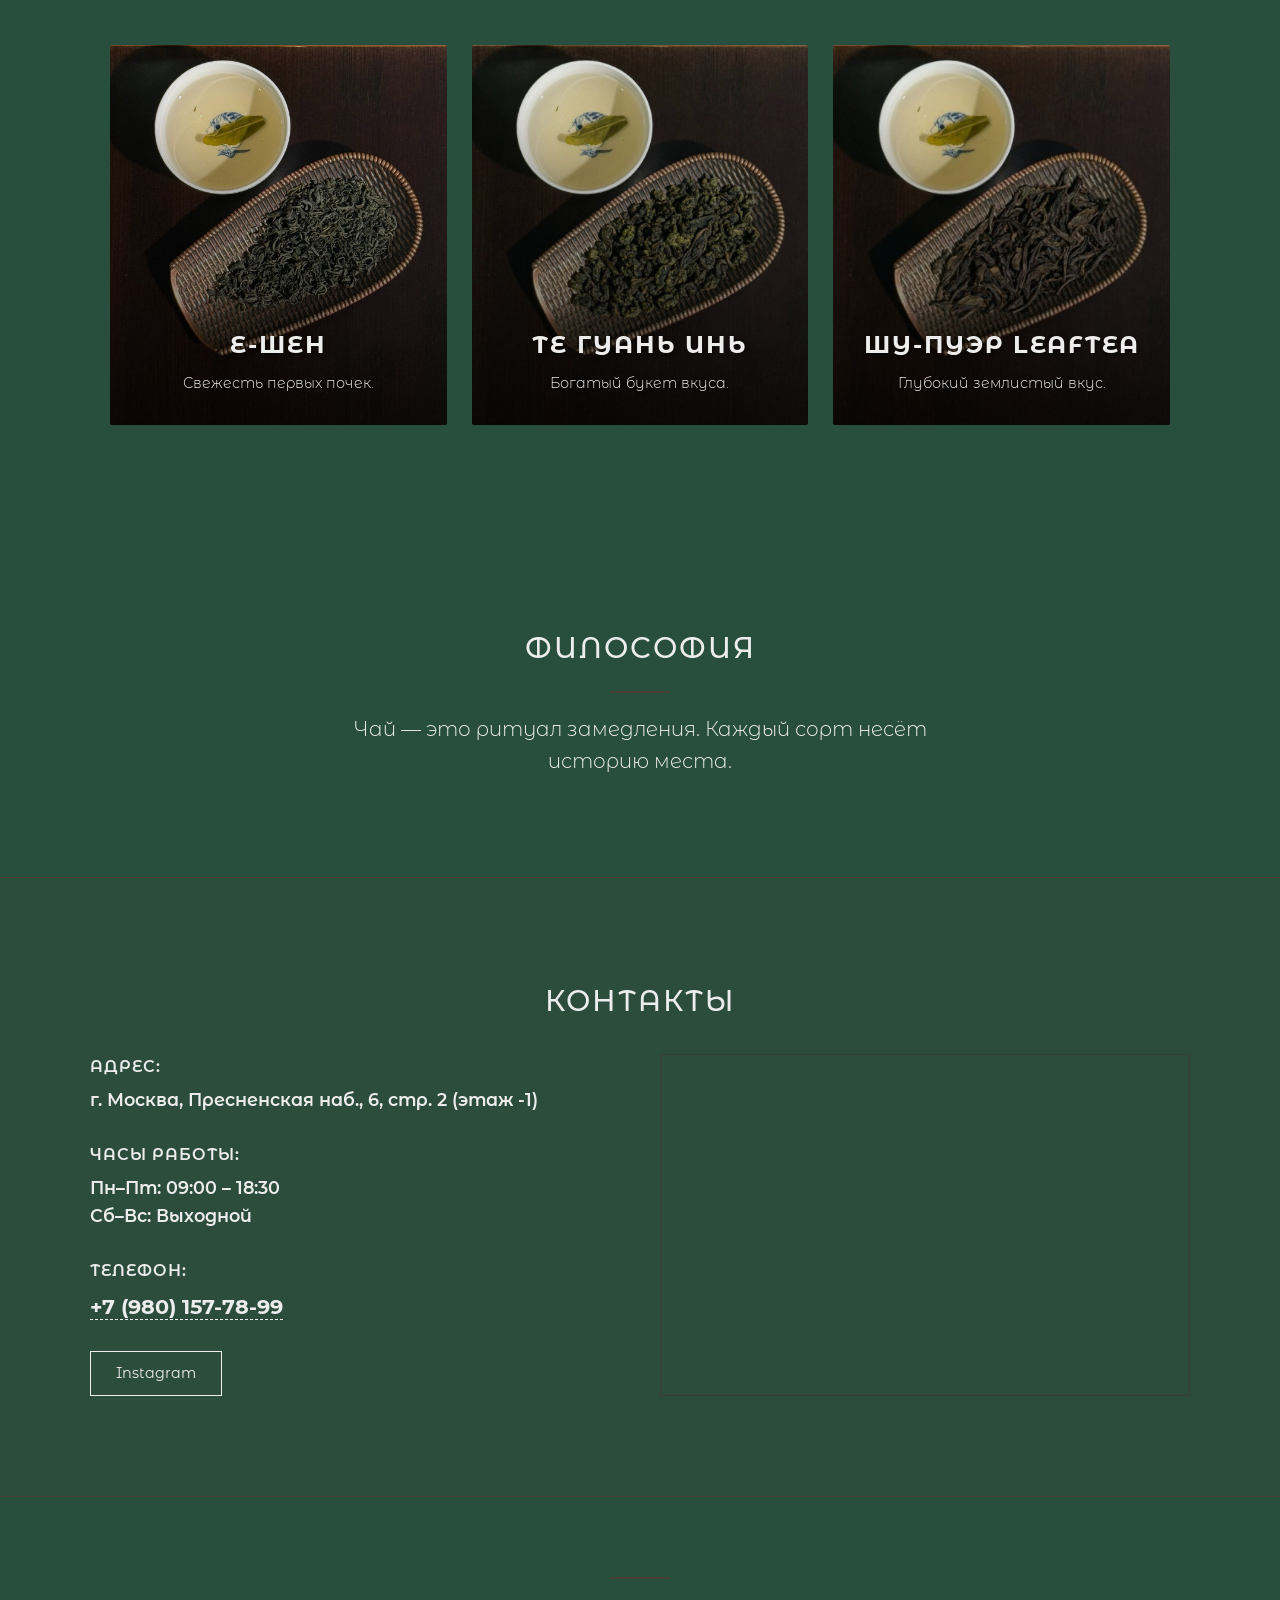
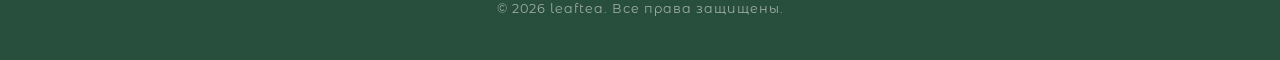
==== commit 6636f518: "Update print statement from 'Hello' to 'Goodbye'" ====
--- a/index.html
+++ b/index.html
@@ -1,546 +1,504 @@
 <!DOCTYPE html>
 <html lang="ru">
 <head>
-    <meta charset="UTF-8">
-    <meta name="viewport" content="width=device-width, initial-scale=1.0">
-    <title>leaftea</title>
-    <!-- Основные мета-теги -->
+<meta charset="UTF-8">
+<meta name="viewport" content="width=device-width, initial-scale=1.0">
+<title>leaftea</title>
 <meta name="description" content="leaFtea — премиальный чай в Москве. Зелёный, чёрный, улун, пуэр. Ручной сбор, традиционные сорта. Доставка по России.">
 <meta name="keywords" content="чай, купить чай, премиальный чай, улун, пуэр, зелёный чай, Москва, чайная">
 <meta name="author" content="leaFtea">
-
-<!-- Open Graph для соцсетей и мессенджеров -->
 <meta property="og:title" content="leaFtea — Чайная премиального чая">
 <meta property="og:description" content="Премиальные сорта чая • Ручной сбор • Традиции">
 <meta property="og:type" content="website">
 <meta property="og:url" content="http://leaftea.ru">
 <meta property="og:image" content="http://leaftea.ru/images/og-image.png">
 <meta property="og:site_name" content="leaFtea">
-
-<!-- Twitter Card -->
 <meta name="twitter:card" content="summary_large_image">
 <meta name="twitter:title" content="leaFtea — Чайная премиального чая">
 <meta name="twitter:description" content="Премиальные сорта чая • Ручной сбор • Традиции">
 <meta name="twitter:image" content="http://leaftea.ru/images/og-image.png">
-    <link rel="icon" type="image/png" href="images/favicon.png">
-    <link href="https://fonts.googleapis.com/css2?family=Montserrat+Alternates:wght@300;400;500;600;700;800&display=swap&subset=cyrillic" rel="stylesheet">
-    <link rel="stylesheet" href="style.css">
-    
-    
+<link rel="icon" type="image/png" href="images/favicon.png">
+<link href="https://fonts.googleapis.com/css2?family=Montserrat+Alternates:wght@300;400;500;600;700;800&display=swap&subset=cyrillic" rel="stylesheet">
+<style>
+:root{--green:#284E3D;--deep:#1a3a2f;--brown:#4B4037;--paper:#EDEDED;--line:rgba(237,237,237,.18)}
+*{margin:0;padding:0;box-sizing:border-box;font-family:'Montserrat Alternates',sans-serif}
+html,body{overflow-x:hidden;max-width:100vw}
+body{background:var(--green);color:var(--paper);line-height:1.6}
+button{background:none;border:0;color:inherit;cursor:pointer}
+:focus-visible{outline:2px solid var(--paper);outline-offset:3px}
+
+/* логотип */
+.logo-corner{position:fixed;top:26px;right:26px;z-index:900}
+.logo-small{width:120px;height:auto;opacity:.85;transition:opacity .3s}
+.logo-small:hover{opacity:1}
+
+/* БУРГЕР: две тонкие линии, без фона */
+.burger{position:fixed;top:22px;left:22px;z-index:1100;width:52px;height:52px;display:flex;flex-direction:column;justify-content:center;gap:8px;padding:0 10px}
+.burger span{display:block;height:1.5px;background:var(--paper);border-radius:2px;transform-origin:left center;transition:width .4s cubic-bezier(.7,0,.2,1),transform .5s cubic-bezier(.7,0,.2,1),opacity .3s;filter:drop-shadow(0 1px 3px rgba(0,0,0,.45))}
+.burger span:nth-child(1){width:32px}
+.burger span:nth-child(2){width:20px}
+.burger:hover span:nth-child(2){width:32px}
+.burger.active span:nth-child(1){width:30px;transform:translate(3px,-3px) rotate(45deg)}
+.burger.active span:nth-child(2){width:30px;transform:translate(3px,3px) rotate(-45deg)}
+
+/* МЕНЮ: полноэкранная панель */
+.sidebar{position:fixed;inset:0;z-index:1050;background:var(--deep);display:flex;flex-direction:column;justify-content:center;padding:0 clamp(32px,9vw,140px);clip-path:circle(0 at 46px 48px);visibility:hidden;transition:clip-path .8s cubic-bezier(.7,0,.2,1),visibility 0s .8s}
+.sidebar.active{clip-path:circle(150% at 46px 48px);visibility:visible;transition:clip-path .8s cubic-bezier(.7,0,.2,1)}
+.sidebar::before{content:"";position:absolute;inset:0;background:url('images/hero2.png') center/cover;opacity:.12;pointer-events:none}
+.menu-group{position:relative;margin-bottom:26px}
+.menu-title{font-size:.72rem;letter-spacing:3px;color:rgba(237,237,237,.5);margin-bottom:6px}
+.menu-link{display:block;font-size:clamp(1.5rem,4.5vw,2.6rem);font-weight:500;letter-spacing:1px;padding:4px 0;text-align:left;width:fit-content;position:relative;opacity:0;transform:translateY(24px);transition:opacity .5s,transform .6s cubic-bezier(.2,.8,.2,1),padding .3s}
+.menu-link::after{content:"";position:absolute;left:0;bottom:2px;height:1px;width:0;background:var(--paper);transition:width .4s}
+.menu-link:hover{padding-left:12px}.menu-link:hover::after{width:100%}
+.sidebar.active .menu-link{opacity:1;transform:none}
+.sidebar.active .menu-group:nth-child(1) .menu-link{transition-delay:.35s}
+.sidebar.active .menu-group:nth-child(2) .menu-link{transition-delay:.45s}
+.sidebar.active .menu-group:nth-child(3) .menu-link{transition-delay:.55s}
+.sidebar.active .menu-group:nth-child(4) .menu-link{transition-delay:.65s}
+
+/* HERO */
+.hero{position:relative;min-height:100vh;display:flex;align-items:center;justify-content:center;text-align:center;overflow:hidden}
+.hero-slider{position:absolute;inset:0;z-index:1}
+.hero-slides{display:flex;width:100%;height:100%;transition:transform .8s cubic-bezier(.4,0,.2,1)}
+.hero-slide{flex-shrink:0;width:100%;height:100%;background-size:cover;background-position:center}
+.hero-slider::after{content:"";position:absolute;inset:0;background:linear-gradient(to bottom,rgba(40,78,61,.6),rgba(40,78,61,.8));z-index:2}
+.hero-content{position:relative;z-index:10;max-width:750px;width:90%;padding:40px 20px;display:flex;flex-direction:column;align-items:center}
+.hero-logo{width:200px;max-width:50vw;height:auto;margin-bottom:25px}
+.hero-title{font-size:clamp(1.8rem,4vw,3rem);font-weight:500;letter-spacing:3px;margin-bottom:15px}
+.hero-subtitle{font-size:.9rem;letter-spacing:2px;opacity:.85}
+.divider{width:60px;height:2px;background:var(--brown);margin:20px auto}
+.btn{display:inline-block;margin-top:25px;padding:14px 45px;background:var(--brown);color:var(--paper);text-decoration:none;font-size:.85rem;font-weight:500;letter-spacing:2px;text-transform:uppercase;border-radius:8px;transition:.4s}
+.btn:hover{background:var(--paper);color:var(--green);transform:translateY(-2px);box-shadow:0 8px 20px rgba(0,0,0,.25)}
+.hero-status{margin-top:22px;font-size:.8rem;opacity:.85;display:flex;align-items:center;gap:10px}
+.hero-status i{width:8px;height:8px;border-radius:50%;background:#7bd389;box-shadow:0 0 0 0 rgba(123,211,137,.6);animation:pulse 2s infinite}
+.hero-status.closed i{background:#c9a27a;animation:none}
+@keyframes pulse{70%{box-shadow:0 0 0 10px rgba(123,211,137,0)}100%{box-shadow:0 0 0 0 rgba(123,211,137,0)}}
+.hero-dots{position:absolute;bottom:50px;left:50%;transform:translateX(-50%);display:flex;gap:12px;z-index:20}
+.hero-dot{width:12px;height:12px;border-radius:50%;background:rgba(237,237,237,.4);cursor:pointer;transition:.3s;border:2px solid transparent}
+.hero-dot.active{background:var(--paper);border-color:var(--brown);transform:scale(1.2)}
+
+/* СЕКЦИИ */
+.section{padding:100px 20px;max-width:1100px;margin:0 auto}
+.section-title{font-size:1.8rem;font-weight:500;text-align:center;margin-bottom:15px;letter-spacing:2px}
+.lead{text-align:center;opacity:.7;font-size:.9rem;margin-bottom:10px}
+
+/* Выбор по виду чая (новое) */
+.types{display:grid;grid-template-columns:repeat(auto-fit,minmax(150px,1fr));gap:0;margin-top:40px;border-top:1px solid var(--line)}
+.type{text-align:left;padding:22px 8px 22px 4px;border-bottom:1px solid var(--line);transition:padding .35s,background .35s;display:flex;flex-direction:column;gap:2px}
+.type b{font-size:1.05rem;font-weight:600;letter-spacing:1px}
+.type span{font-size:.8rem;opacity:.65}
+.type:hover{padding-left:16px;background:rgba(237,237,237,.05)}
+
+/* карточки */
+.content-grid{display:grid;grid-template-columns:repeat(auto-fit,minmax(260px,1fr));gap:25px;margin-top:40px}
+.card{position:relative;min-height:380px;overflow:hidden;cursor:pointer;transition:.5s;border-radius:2px}
+.card-bg-img{position:absolute;inset:0;width:100%;height:100%;object-fit:cover;transition:transform .9s cubic-bezier(.2,.8,.2,1)}
+.card-overlay{position:absolute;inset:0;background:linear-gradient(to top,rgba(0,0,0,.7),rgba(0,0,0,.3) 50%,transparent)}
+.card-content{position:absolute;left:0;right:0;bottom:0;padding:30px 20px;text-align:center}
+.card h3{font-size:1.5rem;font-weight:700;letter-spacing:2px;text-transform:uppercase;margin-bottom:8px;text-shadow:2px 2px 4px rgba(0,0,0,.5)}
+.card p{font-size:.9rem;font-weight:300;text-shadow:1px 1px 2px rgba(0,0,0,.5)}
+.card:hover{transform:translateY(-8px);box-shadow:0 15px 40px rgba(0,0,0,.4)}
+.card:hover .card-bg-img{transform:scale(1.07)}
+
+/* ОКНА: общий каркас, кнопка «назад» вне прокрутки */
+.modal{position:fixed;inset:0;z-index:2000;display:none;align-items:center;justify-content:center}
+.modal.active{display:flex}
+.modal-overlay{position:absolute;inset:0;background:rgba(0,0,0,.78);backdrop-filter:blur(6px);animation:fade .4s}
+.panel{position:relative;z-index:1;width:92%;max-width:720px;max-height:90vh;display:flex;flex-direction:column;background:linear-gradient(135deg,var(--green),var(--deep));border:1px solid var(--line);border-radius:10px;box-shadow:0 25px 60px rgba(0,0,0,.5);animation:rise .5s cubic-bezier(.2,.8,.2,1);overflow:hidden}
+.back{align-self:flex-start;display:flex;align-items:center;gap:12px;padding:20px 28px 8px;font-size:.85rem;letter-spacing:1px;opacity:.8;transition:opacity .2s}
+.back::before{content:"";width:26px;height:1.5px;background:var(--paper);transition:width .3s}
+.back:hover{opacity:1}.back:hover::before{width:38px}
+.scroll{overflow-y:auto;padding:8px 40px 40px;-webkit-mask-image:linear-gradient(to bottom,transparent 0,#000 18px);mask-image:linear-gradient(to bottom,transparent 0,#000 18px);scrollbar-width:thin;scrollbar-color:rgba(237,237,237,.3) transparent}
+.panel h2{font-size:1.5rem;font-weight:600;letter-spacing:1px;text-transform:uppercase;text-align:center;margin:8px 0 26px}
+.panel p,.panel li{color:rgba(237,237,237,.85);line-height:1.8;font-size:.95rem}
+.panel p{margin-bottom:16px}.panel ul{padding-left:20px}
+.panel strong{color:var(--paper)}
+.info-block{background:rgba(237,237,237,.06);padding:20px;border-radius:4px;margin-bottom:18px;border-left:2px solid var(--paper)}
+.info-block h3{font-size:1.05rem;margin-bottom:10px}
+.info-block a{color:var(--paper);font-weight:600}
+@keyframes fade{from{opacity:0}}
+@keyframes rise{from{opacity:0;transform:translateY(30px) scale(.96)}}
+
+/* окно товара */
+.panel.product{max-width:800px}
+.product .back{position:absolute;top:0;left:0;z-index:5;color:var(--paper);text-shadow:0 1px 6px rgba(0,0,0,.6)}
+.product .scroll{padding:0;-webkit-mask-image:none;mask-image:none}
+.carousel{position:relative;height:430px;overflow:hidden;background:var(--brown)}
+.carousel-track{display:flex;height:100%;transition:transform .6s cubic-bezier(.4,0,.2,1)}
+.carousel-track img{width:100%;height:100%;object-fit:cover;flex-shrink:0}
+.carousel-btn{position:absolute;top:50%;transform:translateY(-50%);width:46px;height:46px;border-radius:50%;border:1px solid rgba(237,237,237,.35);background:rgba(237,237,237,.12);font-size:1.5rem;display:flex;align-items:center;justify-content:center;transition:.3s}
+.carousel-btn:hover{background:var(--paper);color:var(--green)}
+.carousel-btn.prev{left:16px}.carousel-btn.next{right:16px}
+.carousel-dots{position:absolute;bottom:20px;left:50%;transform:translateX(-50%);display:flex;gap:10px}
+.dot{width:10px;height:10px;border-radius:50%;background:rgba(237,237,237,.4);cursor:pointer;transition:.3s}
+.dot.active{background:var(--paper);transform:scale(1.3)}
+.modal-info{padding:36px 30px 40px;text-align:center}
+.modal-info h2{margin:0 0 16px;font-size:2rem;letter-spacing:3px}
+.modal-info p{font-size:1.05rem;margin-bottom:26px}
+.modal-price{display:inline-block;padding:14px 38px;background:var(--brown);font-size:1.3rem;font-weight:600;letter-spacing:2px;border-radius:12px}
+
+/* КАТАЛОГ */
+.cat-tools{position:relative;margin-bottom:6px}
+.search{width:100%;background:transparent;border:0;border-bottom:1px solid var(--line);color:var(--paper);padding:10px 2px;font-size:.95rem;outline:0;transition:border-color .3s}
+.search:focus{border-color:var(--paper)}
+.search::placeholder{color:rgba(237,237,237,.45)}
+.chips{display:flex;gap:8px;overflow-x:auto;padding:16px 0;scrollbar-width:none}
+.chips::-webkit-scrollbar{display:none}
+.chip{flex-shrink:0;padding:7px 16px;border:1px solid var(--line);border-radius:30px;font-size:.78rem;transition:.25s;white-space:nowrap}
+.chip:hover{border-color:var(--paper)}
+.chip.on{background:var(--paper);color:var(--green);border-color:var(--paper)}
+.cat-note{font-size:.82rem!important;opacity:.65;margin:4px 0 14px!important;display:flex;gap:14px;flex-wrap:wrap}
+.cat-title{font-size:1rem;font-weight:700;letter-spacing:1px;margin:26px 0 6px;display:flex;align-items:baseline;gap:10px}
+.cat-title small{font-weight:400;opacity:.5;font-size:.75rem}
+.item{display:flex;align-items:baseline;gap:10px;padding:11px 4px;font-size:.92rem;border-radius:3px;transition:background .25s,padding .25s;width:100%;text-align:left}
+.item:hover{background:rgba(237,237,237,.07);padding-left:12px}
+.item .n{font-weight:500}
+.item .dots{flex:1;border-bottom:1px dotted rgba(237,237,237,.25);transform:translateY(-4px);min-width:16px}
+.item .p{font-weight:600;white-space:nowrap}.item .p small{font-weight:400;opacity:.55}
+.item.rare .n::after{content:"редкий";margin-left:10px;font-size:.62rem;letter-spacing:1px;border:1px solid var(--line);border-radius:20px;padding:1px 8px;opacity:.7;vertical-align:middle}
+.empty{text-align:center;opacity:.6;padding:30px 0}
+.hint{text-align:center;font-size:.8rem;opacity:.5;margin-top:22px}
+
+/* ЗАВАРИВАНИЕ */
+.brew-tabs{display:flex;flex-wrap:wrap;gap:8px;justify-content:center;margin-bottom:24px}
+.brew-card{display:grid;grid-template-columns:repeat(3,1fr);gap:12px;text-align:center;margin-bottom:18px}
+.brew-card div{background:rgba(237,237,237,.06);padding:18px 8px;border-radius:6px}
+.brew-card b{display:block;font-size:1.3rem;font-weight:600}
+.brew-card span{font-size:.75rem;opacity:.6}
+.timer{display:block;margin:0 auto 6px;padding:14px 34px;border:1px solid var(--paper);border-radius:40px;font-size:1rem;letter-spacing:1px;transition:.3s;min-width:230px}
+.timer:hover,.timer.run{background:var(--paper);color:var(--green)}
+
+/* ФИЛОСОФИЯ / КОНТАКТЫ / ФУТЕР */
+.philosophy-text{text-align:center;max-width:620px;margin:0 auto;font-size:1.25rem;font-weight:300}
+.contacts-section{background:rgba(75,64,55,.12);border-block:1px solid var(--brown);max-width:none}
+.contacts-inner{max-width:1100px;margin:0 auto}
+.contacts-grid{display:grid;grid-template-columns:1fr 1fr;gap:40px;margin-top:30px}
+.contact-item{margin-bottom:28px}
+.label{display:block;font-size:1rem;text-transform:uppercase;letter-spacing:1px;font-weight:600;margin-bottom:6px}
+.contact-item p{font-size:1.1rem;font-weight:600}
+.phone-link{color:var(--paper);text-decoration:none;font-size:1.3rem;font-weight:700;border-bottom:1px dashed var(--paper)}
+.social-links{display:flex;gap:15px;margin-top:20px;flex-wrap:wrap}
+.social-btn{padding:10px 25px;border:1px solid var(--paper);color:var(--paper);text-decoration:none;font-size:.9rem;transition:.3s}
+.social-btn:hover{background:var(--paper);color:var(--green)}
+.contacts-map{min-height:340px;border:1px solid var(--brown);filter:grayscale(1) contrast(1.1);transition:filter .3s;overflow:hidden}
+.contacts-map:hover{filter:none}
+.contacts-map iframe{width:100%;height:100%;min-height:340px;border:0;display:block}
+.footer{text-align:center;padding:60px 20px 40px}
+.footer p{font-size:.8rem;letter-spacing:1px;opacity:.6}
+
+/* появление */
+.fade-in{opacity:0;transform:translateY(30px);transition:all .9s cubic-bezier(.2,.8,.2,1)}
+.fade-in.visible{opacity:1;transform:none}
+.delay-1{transition-delay:.15s}.delay-2{transition-delay:.3s}.delay-3{transition-delay:.45s}
+
+@media(max-width:768px){
+.logo-corner{top:18px;right:16px}.logo-small{width:90px}
+.section{padding:64px 16px}.section-title{font-size:1.4rem}
+.card{min-height:320px}
+.contacts-grid{grid-template-columns:1fr}
+.carousel{height:300px}
+.scroll{padding:8px 22px 30px}.back{padding:16px 22px 6px}
+.panel{width:95%}
+}
+@media(max-width:480px){
+.hero{min-height:88vh}.hero-logo{width:140px}.hero-title{font-size:1.3rem}.hero-subtitle{font-size:.75rem}
+.brew-card b{font-size:1.05rem}.social-links{flex-direction:column}.social-btn{text-align:center}
+}
+@media(prefers-reduced-motion:reduce){*{animation:none!important;transition-duration:.01s!important}}
+</style>
 </head>
 <body>
 
-    <!-- Логотип справа сверху -->
-    <div class="logo-corner">
-        <img src="logo-corner.png" alt="LeafTea" class="logo-small">
+<div class="logo-corner"><img src="logo-corner.png" alt="LeafTea" class="logo-small"></div>
+
+<button class="burger" id="burger" onclick="toggleMenu()" aria-label="Меню" aria-expanded="false"><span></span><span></span></button>
+
+<nav class="sidebar" id="sidebar">
+  <div class="menu-group"><div class="menu-title">Магазин</div>
+    <button class="menu-link" onclick="go('aboutModal')">О нас</button>
+    <button class="menu-link" onclick="openCatalog()">Каталог чая</button></div>
+  <div class="menu-group"><div class="menu-title">Заказ</div>
+    <button class="menu-link" onclick="go('orderModal')">Сделать заказ</button></div>
+  <div class="menu-group"><div class="menu-title">Полезное</div>
+    <button class="menu-link" onclick="go('brewingModal')">Как заваривать чай</button></div>
+  <div class="menu-group"><div class="menu-title">Связь</div>
+    <button class="menu-link" onclick="toggleMenu();document.getElementById('contacts').scrollIntoView({behavior:'smooth'})">Контакты</button></div>
+</nav>
+
+<section class="hero">
+  <div class="hero-slider"><div class="hero-slides" id="heroSlides">
+    <div class="hero-slide" style="background-image:url('images/hero1.png')"></div>
+    <div class="hero-slide" style="background-image:url('images/hero2.png')"></div>
+    <div class="hero-slide" style="background-image:url('images/hero3.png')"></div>
+  </div></div>
+  <div class="hero-content">
+    <img src="logo-center.png" alt="LeafTea" class="hero-logo fade-in">
+    <h1 class="hero-title fade-in delay-1">Чайная</h1>
+    <div class="divider fade-in delay-2"></div>
+    <p class="hero-subtitle fade-in delay-2">Премиальные сорта • Ручной сбор • Традиции</p>
+    <a href="#collection" class="btn fade-in delay-3">Новинки</a>
+    <div class="hero-status fade-in delay-3" id="status"><i></i><span></span></div>
+  </div>
+  <div class="hero-dots" id="heroDots"></div>
+</section>
+
+<section class="section" id="types">
+  <h2 class="section-title fade-in">ВЫБЕРИТЕ СВОЙ ЧАЙ</h2>
+  <p class="lead fade-in">Нажмите на вид — покажем сорта и цены</p>
+  <div class="types fade-in" id="typesList"></div>
+</section>
+
+<section id="collection" class="section">
+  <h2 class="section-title fade-in">НАШИ НОВИНКИ</h2>
+  <div class="content-grid">
+    <div class="card fade-in" data-title="Е-Шен" data-desc="Дикорастущий зелёный чай." data-price="240 ₽ / 25 г" data-images='["images/green1.png"]' onclick="openModal(this)">
+      <img src="images/green1.png" alt="Е-Шен" class="card-bg-img"><div class="card-overlay"></div>
+      <div class="card-content"><h3>Е-ШЕН</h3><p>Свежесть первых почек.</p></div></div>
+    <div class="card fade-in delay-1" data-title="Те Гуань Инь" data-desc="Полуферментированный чай с гор Фуцзянь." data-price="290 ₽ / 25 г" data-images='["images/yluuun.png"]' onclick="openModal(this)">
+      <img src="images/yluuun.png" alt="Те Гуань Инь" class="card-bg-img"><div class="card-overlay"></div>
+      <div class="card-content"><h3>Те Гуань Инь</h3><p>Богатый букет вкуса.</p></div></div>
+    <div class="card fade-in delay-2" data-title="ПУЭР" data-desc="Выдержанный чай из провинции Юньнань." data-price="200 ₽ / 25 г" data-images='["images/puer1.png","images/puer2.png"]' onclick="openModal(this)">
+      <img src="images/puer1.png" alt="Пуэр" class="card-bg-img"><div class="card-overlay"></div>
+      <div class="card-content"><h3>ШУ-ПУЭР leaftea</h3><p>Глубокий землистый вкус.</p></div></div>
+  </div>
+</section>
+
+<!-- Товар -->
+<div class="modal" id="modal">
+  <div class="modal-overlay" onclick="closeModal()"></div>
+  <div class="panel product">
+    <button class="back" onclick="closeModal()">Назад</button>
+    <div class="scroll">
+      <div class="carousel">
+        <div class="carousel-track" id="carouselTrack"></div>
+        <button class="carousel-btn prev" onclick="slide(-1)" aria-label="Назад">‹</button>
+        <button class="carousel-btn next" onclick="slide(1)" aria-label="Вперёд">›</button>
+        <div class="carousel-dots" id="carouselDots"></div>
+      </div>
+      <div class="modal-info"><h2 id="modalTitle"></h2><p id="modalDesc"></p><div class="modal-price" id="modalPrice"></div></div>
     </div>
-
-    <!-- КНОПКА ТРИ ПОЛОСКИ СЛЕВА -->
-    <div class="menu-toggle" onclick="toggleMenu()">
-        <span></span><span></span><span></span>
+  </div>
+</div>
+
+<!-- О нас -->
+<div class="modal" id="aboutModal">
+  <div class="modal-overlay" onclick="closeInfoModal('aboutModal')"></div>
+  <div class="panel">
+    <button class="back" onclick="closeInfoModal('aboutModal')">Назад</button>
+    <div class="scroll">
+      <h2>О магазине leaFtea</h2>
+      <p><strong>leaFtea</strong> — это пространство для истинных ценителей чая. Мы собрали для вас лучшие сорта со всего мира: от классических китайских улунов до редких выдержанных пуэров.</p>
+      <p>Каждый сорт в нашей коллекции — это история места, где он был выращен, и мастерство людей, которые его создавали. Мы работаем только с проверенными поставщиками и лично отбираем каждый чай.</p>
+      <div class="info-block"><h3>Наша философия:</h3><ul>
+        <li>Только премиальные сорта</li><li>Ручной сбор</li><li>Традиции чайной культуры</li><li>Индивидуальный подход к каждому клиенту</li></ul></div>
+      <p>Приходите к нам за чаем, который откроет вам новые вкусы и поможет найти время для себя в ритме большого города.</p>
     </div>
-
-    <!-- ШТОРКА МЕНЮ (НОВОЕ) -->
-    <div class="sidebar" id="sidebar">
-        <div class="sidebar-header">
-            <h2>leaftea</h2>
-            <button class="close-btn" onclick="toggleMenu()">✕</button>
-        </div>
-        
-        <div class="menu-list-container">
-            <div class="menu-category-title">Магазин</div>
-            <button class="menu-btn-item" onclick="openInfoModal('aboutModal'); toggleMenu();">О нас</button>
-            <button class="menu-btn-item" onclick="openInfoModal('catalogModal'); toggleMenu();">Каталог чая</button>
-            
-            <div class="menu-category-title">Заказ</div>
-            <button class="menu-btn-item" onclick="openInfoModal('orderModal'); toggleMenu();">Сделать заказ</button>
-            
-            <div class="menu-category-title">Полезное</div>
-            <button class="menu-btn-item" onclick="openInfoModal('brewingModal'); toggleMenu();">Как заваривать чай</button>
-            
-            <div class="menu-category-title">Связь</div>
-            <button class="menu-btn-item" onclick="scrollToContacts(); toggleMenu();">Контакты</button>
-        </div>
+  </div>
+</div>
+
+<!-- Каталог -->
+<div class="modal" id="catalogModal">
+  <div class="modal-overlay" onclick="closeInfoModal('catalogModal')"></div>
+  <div class="panel">
+    <button class="back" onclick="closeInfoModal('catalogModal')">Назад</button>
+    <div class="scroll">
+      <h2>Каталог чая</h2>
+      <div class="cat-tools"><input class="search" id="search" type="search" placeholder="Найти сорт, например «улун» или «2018»" oninput="renderCatalog()"></div>
+      <div class="chips" id="chips"></div>
+      <div id="catList"></div>
+      <p class="hint">Цены указаны за 25 г. Нажмите на сорт — напишем в Telegram.</p>
     </div>
-
-    <!-- Затемнение -->
-    <div class="overlay" id="overlay" onclick="toggleMenu()"></div>
-
-    <!-- Главный экран -->
-    <section class="hero">
-        <div class="hero-slider">
-            <div class="hero-slides" id="heroSlides">
-                <div class="hero-slide" style="background-image: url('images/hero1.png');"></div>
-                <div class="hero-slide" style="background-image: url('images/hero2.png');"></div>
-                <div class="hero-slide" style="background-image: url('images/hero3.png');"></div>
-            </div>
-        </div>
-        <div class="hero-content">
-            <img src="logo-center.png" alt="LeafTea" class="hero-logo fade-in">
-            <h1 class="hero-title fade-in delay-1">Чайная</h1>
-            <div class="divider fade-in delay-2"></div>
-            <p class="hero-subtitle fade-in delay-2">Премиальные сорта • Ручной сбор • Традиции</p>
-            <a href="#collection" class="btn fade-in delay-3">Новинки</a>
-        </div>
-        <div class="hero-dots" id="heroDots"></div>
-    </section>
-
-    <!-- Коллекция -->
-    <section id="collection" class="section">
-        <h2 class="section-title fade-in">НАШИ НОВИНКИ</h2>
-        <div class="content-grid">
-            
-            <!-- Е-ШЕН -->
-            <div class="card card-image fade-in" 
-                 data-title="Е-Шен" 
-                 data-desc="Дикорастущий зелёный чай." 
-                 data-price="240 ₽ / 25 г" 
-                 data-images='["images/green1.png"]' 
-                 onclick="openModal(this)">
-                <img src="images/green1.png" alt="Е-Шен" class="card-bg-img">
-                <div class="card-overlay"></div>
-                <div class="card-content">
-                    <h3>Е-ШЕН</h3>
-                    <p>Свежесть первых почек.</p>
-                </div>
-            </div>
-
-            <!-- ТЕ ГУАНЬ ИНЬ -->
-            <div class="card card-image fade-in delay-1" 
-                 data-title="Те Гуань Инь" 
-                 data-desc="Полуферментированный чай с гор Фуцзянь." 
-                 data-price="290 ₽ / 25 г" 
-                 data-images='["images/yluuun.png"]' 
-                 onclick="openModal(this)">
-                <img src="images/yluuun.png" alt="Те Гуань Инь" class="card-bg-img">
-                <div class="card-overlay"></div>
-                <div class="card-content">
-                    <h3>Те Гуань Инь</h3>
-                    <p>Богатый букет вкуса.</p>
-                </div>
-            </div>
-
-            <!-- ПУЭР -->
-            <div class="card card-image fade-in delay-2" 
-                 data-title="ПУЭР" 
-                 data-desc="Выдержанный чай из провинции Юньнань." 
-                 data-price="200 ₽ / 25 г" 
-                 data-images='["images/puer1.png", "images/puer2.png"]' 
-                 onclick="openModal(this)">
-                <img src="images/puer1.png" alt="Пуэр" class="card-bg-img">
-                <div class="card-overlay"></div>
-                <div class="card-content">
-                    <h3>ШУ-ПУЭР leaftea</h3>
-                    <p>Глубокий землистый вкус.</p>
-                </div>
-            </div>
-
-        </div>
-    </section>
-    
-    <!-- Модальное окно для товаров -->
-    <div class="modal" id="modal">
-        <div class="modal-overlay" onclick="closeModal()"></div>
-        <div class="modal-content">
-            <button class="modal-back" onclick="closeModal()">← Назад</button>
-            <div class="carousel">
-                <div class="carousel-track" id="carouselTrack"></div>
-                <button class="carousel-btn prev" onclick="prevSlide()">‹</button>
-                <button class="carousel-btn next" onclick="nextSlide()">›</button>
-                <div class="carousel-dots" id="carouselDots"></div>
-            </div>
-            <div class="modal-info">
-                <h2 id="modalTitle"></h2><p id="modalDesc"></p><div class="modal-price" id="modalPrice"></div>
-            </div>
-        </div>
+  </div>
+</div>
+
+<!-- Заказ -->
+<div class="modal" id="orderModal">
+  <div class="modal-overlay" onclick="closeInfoModal('orderModal')"></div>
+  <div class="panel">
+    <button class="back" onclick="closeInfoModal('orderModal')">Назад</button>
+    <div class="scroll">
+      <h2>Сделать заказ</h2>
+      <p><strong>Как сделать заказ:</strong><br>Напишите нам в мессенджеры или позвоните. Мы поможем подобрать чай и ответим на все вопросы.</p>
+      <div class="info-block"><h3>Наши контакты:</h3>
+        <p><strong>Telegram:</strong><br><a href="https://t.me/jesusfly" target="_blank" rel="noopener">@jesusfly</a></p>
+        <p><strong>Instagram:</strong><br><a href="https://www.instagram.com/leafty_tea?igsh=NnFoODl1dXUyODM=" target="_blank" rel="noopener">@leafty_tea</a></p>
+        <p><strong>Телефон:</strong><br><a href="tel:+79801577899">+7 (980) 157-78-99</a></p>
+        <p><strong>Адрес:</strong><br>г. Москва, Пресненская наб., 6, стр. 2 (этаж -1)</p></div>
+      <div class="info-block"><h3>Доставка:</h3><ul>
+        <li>Самовывоз из магазина (бесплатно)</li><li>Курьерская доставка по Москве</li><li>Доставка по России (СДЭК, Почта России)</li></ul></div>
+      <div class="info-block"><h3>Оплата:</h3><ul>
+        <li>Наличные при получении</li><li>Банковская карта</li><li>Перевод на карту</li></ul></div>
     </div>
-
-    <!-- ===== МОДАЛЬНОЕ ОКНО: О НАС ===== -->
-    <div class="info-modal" id="aboutModal">
-        <div class="info-modal-overlay" onclick="closeInfoModal('aboutModal')"></div>
-        <div class="info-modal-content">
-            <button class="info-modal-back" onclick="closeInfoModal('aboutModal')">← Назад</button>
-            <h2>О магазине leaFtea</h2>
-            <p style="margin-bottom: 20px;">
-                <strong>leaFtea</strong> — это пространство для истинных ценителей чая. 
-                Мы собрали для вас лучшие сорта со всего мира: от классических китайских улунов до редких 
-                выдержанных пуэров.
-            </p>
-            <p style="margin-bottom: 20px;">
-                Каждый сорт в нашей коллекции — это история места, где он был выращен, и мастерство людей, 
-                которые его создавали. Мы работаем только с проверенными поставщиками и лично отбираем каждый чай.
-            </p>
-            <div class="info-block">
-                <h3>Наша философия:</h3>
-                <ul style="padding-left: 20px;">
-                    <li>Только премиальные сорта</li>
-                    <li>Ручной сбор</li>
-                    <li>Традиции чайной культуры</li>
-                    <li>Индивидуальный подход к каждому клиенту</li>
-                </ul>
-            </div>
-            <p>
-                Приходите к нам за чаем, который откроет вам новые вкусы и поможет найти время для себя 
-                в ритме большого города.
-            </p>
-        </div>
+  </div>
+</div>
+
+<!-- Заваривание -->
+<div class="modal" id="brewingModal">
+  <div class="modal-overlay" onclick="closeInfoModal('brewingModal')"></div>
+  <div class="panel">
+    <button class="back" onclick="closeInfoModal('brewingModal')">Назад</button>
+    <div class="scroll">
+      <h2>Как заваривать чай</h2>
+      <div class="brew-tabs chips" id="brewTabs" style="justify-content:center;flex-wrap:wrap"></div>
+      <div id="brewBody"></div>
+      <div class="info-block" style="margin-top:22px"><h3>Общие советы:</h3><ul>
+        <li>Используйте мягкую фильтрованную воду</li><li>Прогревайте чайник перед завариванием</li>
+        <li>Не передерживайте чай — он станет горьким</li><li>Экспериментируйте с временем и температурой</li></ul></div>
     </div>
-
-    <!-- ===== МОДАЛЬНОЕ ОКНО: КАТАЛОГ ===== -->
-    <div class="info-modal" id="catalogModal">
-        <div class="info-modal-overlay" onclick="closeInfoModal('catalogModal')"></div>
-        <div class="info-modal-content">
-            <button class="info-modal-back" onclick="closeInfoModal('catalogModal')">← Назад</button>
-            <h2>Каталог чая</h2>
-            
-            <div class="catalog-category-title">Зелёный чай</div>
-            <div class="catalog-item-row"><span class="catalog-item-name">Е Шен 2026 г</span><span class="catalog-item-price">240 ₽ <small>(25 г)</small></span></div>
-            <div class="catalog-item-row"><span class="catalog-item-name">Лун Цзин 2025 г</span><span class="catalog-item-price">320 ₽ <small>(25 г)</small></span></div>
-            <div class="catalog-item-row"><span class="catalog-item-name">Би Ло Чунь 2025 г</span><span class="catalog-item-price">340 ₽ <small>(25 г)</small></span></div>
-            <div class="catalog-item-row"><span class="catalog-item-name">Моли Сюэ</span><span class="catalog-item-price">240 ₽ <small>(25 г)</small></span></div>
-            <div class="catalog-item-row"><span class="catalog-item-name">Мэй Чжан Чао Ча</span><span class="catalog-item-price">240 ₽ <small>(25 г)</small></span></div>
-
-            <div class="catalog-category-title">Красный чай</div>
-            <div class="catalog-item-row"><span class="catalog-item-name">Дянь Хун Мао Фен</span><span class="catalog-item-price">250 ₽ <small>(25 г)</small></span></div>
-            <div class="catalog-item-row"><span class="catalog-item-name">Цзинь Цзюй Мэй А</span><span class="catalog-item-price">290 ₽ <small>(25 г)</small></span></div>
-            <div class="catalog-item-row"><span class="catalog-item-name">Цзинь Цзюй Мэй АА</span><span class="catalog-item-price">360 ₽ <small>(25 г)</small></span></div>
-            <div class="catalog-item-row"><span class="catalog-item-name">Сяо Чжун А</span><span class="catalog-item-price">270 ₽ <small>(25 г)</small></span></div>
-            <div class="catalog-item-row"><span class="catalog-item-name">Сяо Чжун АА</span><span class="catalog-item-price">340 ₽ <small>(25 г)</small></span></div>
-
-            <div class="catalog-category-title">Белый чай</div>
-            <div class="catalog-item-row"><span class="catalog-item-name">Шоу Мэй 2016 г</span><span class="catalog-item-price">290 ₽ <small>(25 г)</small></span></div>
-            <div class="catalog-item-row"><span class="catalog-item-name">Шоу Мэй 2018 г</span><span class="catalog-item-price">370 ₽ <small>(25 г)</small></span></div>
-            <div class="catalog-item-row"><span class="catalog-item-name">Мэй Жень Ча 2021 г</span><span class="catalog-item-price">390 ₽ <small>(25 г)</small></span></div>
-
-            <div class="catalog-category-title">Светлый улун</div>
-            <div class="catalog-item-row"><span class="catalog-item-name">Те Гуань Инь 2026 г</span><span class="catalog-item-price">290 ₽ <small>(25 г)</small></span></div>
-            <div class="catalog-item-row"><span class="catalog-item-name">Габа Лугу</span><span class="catalog-item-price">360 ₽ <small>(25 г)</small></span></div>
-
-            <div class="catalog-category-title">Темный улун</div>
-            <div class="catalog-item-row"><span class="catalog-item-name">Да Хун Пао Чжун Хо</span><span class="catalog-item-price">310 ₽ <small>(25 г)</small></span></div>
-            <div class="catalog-item-row"><span class="catalog-item-name">Шуй Сянь</span><span class="catalog-item-price">360 ₽ <small>(25 г)</small></span></div>
-            <div class="catalog-item-row"><span class="catalog-item-name">Жоу Гуй</span><span class="catalog-item-price">380 ₽ <small>(25 г)</small></span></div>
-            <div class="catalog-item-row"><span class="catalog-item-name">Милань Сянь Дань Цун</span><span class="catalog-item-price">370 ₽ <small>(25 г)</small></span></div>
-            <div class="catalog-item-row"><span class="catalog-item-name">Хуан Чжи Сян Дань Цун</span><span class="catalog-item-price">420 ₽ <small>(25 г)</small></span></div>
-
-            <div class="catalog-category-title">Шу Пуэр</div>
-            <div class="catalog-item-row"><span class="catalog-item-name">Фирменный пуэр Leafty 2018</span><span class="catalog-item-price">290 ₽ <small>(25 г)</small></span></div>
-            <div class="catalog-item-row"><span class="catalog-item-name">Русские узоры 2025 г</span><span class="catalog-item-price">290 ₽ <small>(25 г)</small></span></div>
-            <div class="catalog-item-row"><span class="catalog-item-name">Пуэр с панданом 2018</span><span class="catalog-item-price">290 ₽ <small>(25 г)</small></span></div>
-            <div class="catalog-item-row"><span class="catalog-item-name">Гунтин 2017 г</span><span class="catalog-item-price">320 ₽ <small>(25 г)</small></span></div>
-            <div class="catalog-item-row"><span class="catalog-item-name">Чжун Ча 2021 г</span><span class="catalog-item-price">420 ₽ <small>(25 г)</small></span></div>
-            <div class="catalog-item-row"><span class="catalog-item-name">Блин от Бадурова 2018</span><span class="catalog-item-price">440 ₽ <small>(25 г)</small></span></div>
-
-            <div class="catalog-category-title">Шен Пуэр</div>
-            <div class="catalog-item-row"><span class="catalog-item-name">Фирменный пуэр Leafty 2021</span><span class="catalog-item-price">290 ₽ <small>(25 г)</small></span></div>
-            <div class="catalog-item-row"><span class="catalog-item-name">Ба Цу Ча 2014 г</span><span class="catalog-item-price">260 ₽ <small>(25 г)</small></span></div>
-            <div class="catalog-item-row"><span class="catalog-item-name">Сигуй 2012 г</span><span class="catalog-item-price">290 ₽ <small>(25 г)</small></span></div>
-            <div class="catalog-item-row"><span class="catalog-item-name">Уляншань 2008 г</span><span class="catalog-item-price">410 ₽ <small>(25 г)</small></span></div>
-            <div class="catalog-item-row"><span class="catalog-item-name">Шен Гу Шу 2019 г</span><span class="catalog-item-price">210 ₽ <small>(25 г)</small></span></div>
-            <div class="catalog-item-row"><span class="catalog-item-name">Габа Шен 2024 г</span><span class="catalog-item-price">430 ₽ <small>(25 г)</small></span></div>
-
-            <div class="catalog-category-title">Эксклюзивный чай</div>
-            <div class="catalog-item-row"><span class="catalog-item-name">Бай Мудань 2025 г</span><span class="catalog-item-price">750 ₽ <small>(25 г)</small></span></div>
-            <div class="catalog-item-row"><span class="catalog-item-name">Шоу Мэй 2009 г</span><span class="catalog-item-price">680 ₽ <small>(25 г)</small></span></div>
-            <div class="catalog-item-row"><span class="catalog-item-name">Жоу Гуй Лянь Хуа Фэн</span><span class="catalog-item-price">1600 ₽ <small>(25 г)</small></span></div>
-            <div class="catalog-item-row"><span class="catalog-item-name">Удун Сун Чжень Дань Цун</span><span class="catalog-item-price">1650 ₽ <small>(25 г)</small></span></div>
-            <div class="catalog-item-row"><span class="catalog-item-name">Гуй Хуа Сян Дань Цун</span><span class="catalog-item-price">1650 ₽ <small>(25 г)</small></span></div>
-            <div class="catalog-item-row"><span class="catalog-item-name">Шу Пуэр 7535 1995 г</span><span class="catalog-item-price">750 ₽ <small>(25 г)</small></span></div>
-            <div class="catalog-item-row"><span class="catalog-item-name">Шу Пуэр 7573 1977 г</span><span class="catalog-item-price">1300 ₽ <small>(25 г)</small></span></div>
-            <div class="catalog-item-row"><span class="catalog-item-name">Шен Пуэр Алые Флаги 2002</span><span class="catalog-item-price">1050 ₽ <small>(25 г)</small></span></div>
-        </div>
+  </div>
+</div>
+
+<section class="section">
+  <h2 class="section-title fade-in">ФИЛОСОФИЯ</h2>
+  <div class="divider"></div>
+  <div class="philosophy-text fade-in"><p>Чай — это ритуал замедления. Каждый сорт несёт историю места.</p></div>
+</section>
+
+<section id="contacts" class="section contacts-section">
+  <div class="contacts-inner">
+    <h2 class="section-title fade-in">КОНТАКТЫ</h2>
+    <div class="contacts-grid fade-in">
+      <div class="contacts-info">
+        <div class="contact-item"><span class="label">Адрес:</span><p>г. Москва, Пресненская наб., 6, стр. 2 (этаж -1)</p></div>
+        <div class="contact-item"><span class="label">Часы работы:</span><p>Пн–Пт: 09:00 – 18:30<br>Сб–Вс: Выходной</p></div>
+        <div class="contact-item"><span class="label">Телефон:</span><a href="tel:+79801577899" class="phone-link">+7 (980) 157-78-99</a></div>
+        <div class="social-links"><a href="https://www.instagram.com/leafty_tea?igsh=NnFoODl1dXUyODM=" class="social-btn">Instagram</a></div>
+      </div>
+      <div class="contacts-map"><iframe src="https://yandex.ru/map-widget/v1/?ll=37.540245%2C55.748179&mode=search&oid=211509010968&ol=biz&z=15.19" allowfullscreen loading="lazy"></iframe></div>
     </div>
-
-    <!-- ===== МОДАЛЬНОЕ ОКНО: СДЕЛАТЬ ЗАКАЗ ===== -->
-    <div class="info-modal" id="orderModal">
-        <div class="info-modal-overlay" onclick="closeInfoModal('orderModal')"></div>
-        <div class="info-modal-content">
-            <button class="info-modal-back" onclick="closeInfoModal('orderModal')">← Назад</button>
-            <h2>Сделать заказ</h2>
-            
-            <p style="margin-bottom: 25px; font-size: 16px;">
-                <strong>Как сделать заказ:</strong><br>
-                Напишите нам в мессенджеры или позвоните. Мы поможем подобрать чай и ответим на все вопросы.
-            </p>
-
-            <div class="info-block">
-                <h3>Наши контакты:</h3>
-                <p style="margin-bottom: 15px;">
-                    <strong>Telegram:</strong><br>
-                    <a href="https://t.me/jesusfly" target="_blank">@jesusfly</a>
-                </p>
-                <p style="margin-bottom: 15px;">
-                    <strong>Instagram:</strong><br>
-                    <a href="https://www.instagram.com/leafty_tea?igsh=NnFoODl1dXUyODM=" target="_blank">@leafty_tea</a>
-                </p>
-                <p style="margin-bottom: 15px;">
-                    <strong>Телефон:</strong><br>
-                    <a href="tel:+79801577899" style="font-size: 18px;">+7 (980) 157-78-99</a>
-                </p>
-                <p>
-                    <strong>Адрес:</strong><br>
-                    <span style="color: #aaa;">г. Москва, Пресненская наб., 6, стр. 2 (этаж -1)</span>
-                </p>
-            </div>
-
-            <div class="info-block">
-                <h3>Доставка:</h3>
-                <ul style="padding-left: 20px;">
-                    <li>Самовывоз из магазина (бесплатно)</li>
-                    <li>Курьерская доставка по Москве</li>
-                    <li>Доставка по России (СДЭК, Почта России)</li>
-                </ul>
-            </div>
-
-            <div class="info-block">
-                <h3>Оплата:</h3>
-                <ul style="padding-left: 20px;">
-                    <li>Наличные при получении</li>
-                    <li>Банковская карта</li>
-                    <li>Перевод на карту</li>
-                </ul>
-            </div>
-        </div>
-    </div>
-
-    <!-- ===== МОДАЛЬНОЕ ОКНО: КАК ЗАВАРИВАТЬ ===== -->
-    <div class="info-modal" id="brewingModal">
-        <div class="info-modal-overlay" onclick="closeInfoModal('brewingModal')"></div>
-        <div class="info-modal-content">
-            <button class="info-modal-back" onclick="closeInfoModal('brewingModal')">← Назад</button>
-            <h2>Как заваривать чай</h2>
-            
-            <div class="info-block">
-                <h3>Зелёный чай:</h3>
-                <ul style="padding-left: 20px;">
-                    <li>Температура: <strong>75-80°C</strong></li>
-                    <li>Время: <strong>2-3 минуты</strong></li>
-                    <li>Пропорция: <strong>1 ч.л. на 200 мл</strong></li>
-                </ul>
-            </div>
-
-            <div class="info-block">
-                <h3>Красный чай:</h3>
-                <ul style="padding-left: 20px;">
-                    <li>Температура: <strong>90-95°C</strong></li>
-                    <li>Время: <strong>3-5 минут</strong></li>
-                    <li>Пропорция: <strong>1 ч.л. на 200 мл</strong></li>
-                </ul>
-            </div>
-
-            <div class="info-block">
-                <h3>Улун:</h3>
-                <ul style="padding-left: 20px;">
-                    <li>Температура: <strong>85-90°C</strong></li>
-                    <li>Время: <strong>3-4 минуты</strong></li>
-                    <li>Пропорция: <strong>1 ч.л. на 150 мл</strong></li>
-                </ul>
-            </div>
-
-            <div class="info-block">
-                <h3>Пуэр:</h3>
-                <ul style="padding-left: 20px;">
-                    <li>Температура: <strong>95-100°C</strong></li>
-                    <li>Время: <strong>30 сек - 1 мин (первая заварка)</strong></li>
-                    <li>Пропорция: <strong>5-7 г на 150 мл</strong></li>
-                    <li style="margin-top: 10px; color: #888;">Можно заваривать многократно до 10 раз</li>
-                </ul>
-            </div>
-
-            <div class="info-block">
-                <h3>Белый чай:</h3>
-                <ul style="padding-left: 20px;">
-                    <li>Температура: <strong>75-85°C</strong></li>
-                    <li>Время: <strong>4-5 минут</strong></li>
-                    <li>Пропорция: <strong>1 ч.л. на 200 мл</strong></li>
-                </ul>
-            </div>
-
-            <div class="info-block">
-                <h3>Общие советы:</h3>
-                <ul style="padding-left: 20px;">
-                    <li>Используйте мягкую фильтрованную воду</li>
-                    <li>Прогревайте чайник перед завариванием</li>
-                    <li>Не передерживайте чай — он станет горьким</li>
-                    <li>Экспериментируйте с временем и температурой</li>
-                </ul>
-            </div>
-        </div>
-    </div>
-
-    <!-- Философия -->
-    <section class="section">
-        <h2 class="section-title fade-in">ФИЛОСОФИЯ</h2>
-        <div class="divider center"></div>
-        <div class="philosophy-text fade-in">
-            <p>Чай — это ритуал замедления. Каждый сорт несёт историю места.</p>
-        </div>
-    </section>
-
-    <!-- Контакты -->
-    <section id="contacts" class="section contacts-section">
-        <h2 class="section-title fade-in">КОНТАКТЫ</h2>
-        <div class="contacts-grid fade-in">
-            <div class="contacts-info">
-                <div class="contact-item"><span class="label">Адрес:</span><p>г. Москва, Пресненская наб., 6, стр. 2 (этаж -1)</p></div>
-                <div class="contact-item"><span class="label">Часы работы:</span><p>Пн–Пт: 09:00 – 18:30<br>Сб–Вс: Выходной</p></div>
-                <div class="contact-item"><span class="label">Телефон:</span><a href="tel:+79801577899" class="phone-link">+7 (980) 157-78-99</a></div>
-                <div class="social-links">
-                    <a href="https://www.instagram.com/leafty_tea?igsh=NnFoODl1dXUyODM=" class="social-btn">Instagram</a>
-                </div>
-            </div>
-            
-            <!-- КАРТА -->
-            <div class="contacts-map">
-                <iframe src="https://yandex.ru/map-widget/v1/?ll=37.540245%2C55.748179&mode=search&oid=211509010968&ol=biz&z=15.19" frameborder="0" allowfullscreen="true"></iframe>
-            </div>
-        </div>
-    </section>
-
-    <!-- Футер -->
-    <footer class="footer">
-        <div class="divider"></div>
-        <p>© 2026 leaftea. Все права защищены.</p>
-    </footer>
-
-    <script>
-        // Анимации и скролл
-        const observer = new IntersectionObserver((entries) => {
-            entries.forEach(entry => { if (entry.isIntersecting) entry.target.classList.add('visible'); });
-        }, { threshold: 0.15 });
-        document.querySelectorAll('.fade-in').forEach(el => observer.observe(el));
-
-        document.querySelectorAll('a[href^="#"]').forEach(anchor => {
-            anchor.addEventListener('click', function (e) {
-                e.preventDefault();
-                document.querySelector(this.getAttribute('href')).scrollIntoView({ behavior: 'smooth' });
-            });
-        });
-
-        // Бургер-меню
-        function toggleMenu() {
-            document.getElementById('sidebar').classList.toggle('active');
-            document.getElementById('overlay').classList.toggle('active');
-            document.querySelector('.menu-toggle').classList.toggle('active');
-        }
-
-        // Прокрутка к контактам
-        function scrollToContacts() {
-            document.getElementById('contacts').scrollIntoView({ behavior: 'smooth' });
-        }
-
-        // ===== НОВЫЕ МОДАЛЬНЫЕ ОКНА =====
-        function openInfoModal(modalId) {
-            document.getElementById(modalId).classList.add('active');
-            document.body.style.overflow = 'hidden';
-        }
-
-        function closeInfoModal(modalId) {
-            document.getElementById(modalId).classList.remove('active');
-            document.body.style.overflow = '';
-        }
-
-        // Модалка для товаров
-        let currentSlide = 0, totalSlides = 0;
-        function openModal(card) {
-            const modal = document.getElementById('modal');
-            document.getElementById('modalTitle').textContent = card.dataset.title;
-            document.getElementById('modalDesc').textContent = card.dataset.desc;
-            document.getElementById('modalPrice').textContent = card.dataset.price;
-            
-            const track = document.getElementById('carouselTrack');
-            track.innerHTML = '';
-            
-            const images = JSON.parse(card.dataset.images);
-            
-            images.forEach(src => {
-                const img = document.createElement('img'); 
-                img.src = src; 
-                track.appendChild(img);
-            });
-            
-            const dots = document.getElementById('carouselDots'); 
-            dots.innerHTML = '';
-            totalSlides = images.length;
-            
-            const prevBtn = document.querySelector('.carousel-btn.prev');
-            const nextBtn = document.querySelector('.carousel-btn.next');
-            
-            if (totalSlides <= 1) {
-                prevBtn.style.display = 'none';
-                nextBtn.style.display = 'none';
-                dots.style.display = 'none';
-            } else {
-                prevBtn.style.display = 'flex';
-                nextBtn.style.display = 'flex';
-                dots.style.display = 'flex';
-                
-                for(let i=0; i<totalSlides; i++) {
-                    const d = document.createElement('div'); 
-                    d.className = 'dot'+(i===0?' active':'');
-                    d.onclick = () => { currentSlide=i; updateCarousel(); }; 
-                    dots.appendChild(d);
-                }
-            }
-
-            currentSlide = 0; 
-            updateCarousel();
-            modal.classList.add('active'); 
-            document.body.style.overflow = 'hidden';
-        }
-
-        function closeModal() { 
-            document.getElementById('modal').classList.remove('active'); 
-            document.body.style.overflow = ''; 
-        }
-
-        function nextSlide() { 
-            currentSlide = (currentSlide+1)%totalSlides; 
-            updateCarousel(); 
-        }
-
-        function prevSlide() { 
-            currentSlide = (currentSlide-1+totalSlides)%totalSlides; 
-            updateCarousel(); 
-        }
-
-        function updateCarousel() {
-            document.getElementById('carouselTrack').style.transform = `translateX(-${currentSlide*100}%)`;
-            document.querySelectorAll('.dot').forEach((d,i) => d.classList.toggle('active', i===currentSlide));
-        }
-
-        // Закрытие по Escape
-        document.addEventListener('keydown', e => {
-            if(e.key === 'Escape') {
-                closeModal();
-                closeInfoModal('aboutModal');
-                closeInfoModal('catalogModal');
-                closeInfoModal('orderModal');
-                closeInfoModal('brewingModal');
-            }
-            if(e.key==='ArrowLeft') prevSlide();
-            if(e.key==='ArrowRight') nextSlide();
-        });
-
-        // Hero слайдер
-        const heroSlides = document.getElementById('heroSlides');
-        const heroDotsContainer = document.getElementById('heroDots');
-        let heroCurrent = 0, heroTotal = 0, heroInterval;
-        function initHero() {
-            const slides = document.querySelectorAll('.hero-slide'); heroTotal = slides.length;
-            heroDotsContainer.innerHTML = '';
-            for(let i=0; i<heroTotal; i++) {
-                const d = document.createElement('div'); d.className = 'hero-dot'+(i===0?' active':'');
-                d.onclick = () => goToHero(i); heroDotsContainer.appendChild(d);
-            }
-            heroInterval = setInterval(() => { heroCurrent=(heroCurrent+1)%heroTotal; goToHero(heroCurrent); }, 5000);
-        }
-        function goToHero(i) {
-            heroCurrent = i;
-            heroSlides.style.transform = `translateX(-${heroCurrent*100}%)`;
-            document.querySelectorAll('.hero-dot').forEach((d,idx) => d.classList.toggle('active', idx===heroCurrent));
-        }
-        initHero();
-    </script> 
+  </div>
+</section>
+
+<footer class="footer"><div class="divider"></div><p>© 2026 leaftea. Все права защищены.</p></footer>
+
+<script>
+const $=id=>document.getElementById(id);
+const modals=['modal','aboutModal','catalogModal','orderModal','brewingModal'];
+
+/* появление и якоря */
+const io=new IntersectionObserver(es=>es.forEach(e=>e.isIntersecting&&e.target.classList.add('visible')),{threshold:.15});
+document.querySelectorAll('.fade-in').forEach(el=>io.observe(el));
+document.querySelectorAll('a[href^="#"]').forEach(a=>a.addEventListener('click',e=>{e.preventDefault();document.querySelector(a.getAttribute('href')).scrollIntoView({behavior:'smooth'})}));
+
+/* меню */
+function toggleMenu(){
+  const on=$('sidebar').classList.toggle('active');
+  $('burger').classList.toggle('active',on);
+  $('burger').setAttribute('aria-expanded',on);
+  document.body.style.overflow=on?'hidden':'';
+}
+function go(id){toggleMenu();openInfoModal(id)}
+function openInfoModal(id){$(id).classList.add('active');document.body.style.overflow='hidden'}
+function closeInfoModal(id){$(id).classList.remove('active');document.body.style.overflow=''}
+
+/* статус магазина (Москва, Пн–Пт 09:00–18:30) */
+(function(){
+  const t=new Date(new Date().toLocaleString('en-US',{timeZone:'Europe/Moscow'}));
+  const d=t.getDay(),m=t.getHours()*60+t.getMinutes();
+  const open=d>=1&&d<=5&&m>=540&&m<1110;
+  const s=$('status');s.classList.toggle('closed',!open);
+  s.querySelector('span').textContent=open?'Сейчас открыто · до 18:30':'Сейчас закрыто · откроемся в пн–пт с 09:00';
+})();
+
+/* КАТАЛОГ: данные «название|цена» */
+const CAT=[
+ {n:'Зелёный чай',t:'75–80°C',d:'свежесть, трава, орех',i:['Е Шен 2026 г|240','Лун Цзин 2025 г|320','Би Ло Чунь 2025 г|340','Моли Сюэ|240','Мэй Чжан Чао Ча|240']},
+ {n:'Красный чай',t:'90–95°C',d:'мёд, сухофрукты, солод',i:['Дянь Хун Мао Фен|250','Цзинь Цзюй Мэй А|290','Цзинь Цзюй Мэй АА|360','Сяо Чжун А|270','Сяо Чжун АА|340']},
+ {n:'Белый чай',t:'75–85°C',d:'нежность, мёд, цветы',i:['Шоу Мэй 2016 г|290','Шоу Мэй 2018 г|370','Мэй Жень Ча 2021 г|390']},
+ {n:'Светлый улун',t:'85–90°C',d:'цветочный, сливочный',i:['Те Гуань Инь 2026 г|290','Габа Лугу|360']},
+ {n:'Темный улун',t:'85–90°C',d:'минералы, жар, специи',i:['Да Хун Пао Чжун Хо|310','Шуй Сянь|360','Жоу Гуй|380','Милань Сянь Дань Цун|370','Хуан Чжи Сян Дань Цун|420']},
+ {n:'Шу Пуэр',t:'95–100°C',d:'земля, дерево, глубина',i:['Фирменный пуэр Leafty 2018|290','Русские узоры 2025 г|290','Пуэр с панданом 2018|290','Гунтин 2017 г|320','Чжун Ча 2021 г|420','Блин от Бадурова 2018|440']},
+ {n:'Шен Пуэр',t:'95–100°C',d:'терпкость, дымок, фрукты',i:['Фирменный пуэр Leafty 2021|290','Ба Цу Ча 2014 г|260','Сигуй 2012 г|290','Уляншань 2008 г|410','Шен Гу Шу 2019 г|210','Габа Шен 2024 г|430']},
+ {n:'Эксклюзивный чай',t:'по запросу',d:'редкие партии и старые пуэры',rare:1,i:['Бай Мудань 2025 г|750','Шоу Мэй 2009 г|680','Жоу Гуй Лянь Хуа Фэн|1600','Удун Сун Чжень Дань Цун|1650','Гуй Хуа Сян Дань Цун|1650','Шу Пуэр 7535 1995 г|750','Шу Пуэр 7573 1977 г|1300','Шен Пуэр Алые Флаги 2002|1050']}
+];
+let catSel='Все';
+function openCatalog(sel){
+  if($('sidebar').classList.contains('active'))toggleMenu();
+  catSel=sel||'Все';$('search').value='';renderCatalog();openInfoModal('catalogModal');
+}
+function renderCatalog(){
+  $('chips').innerHTML=['Все',...CAT.map(c=>c.n)].map(n=>`<button class="chip${n===catSel?' on':''}" onclick="catSel='${n}';renderCatalog()">${n}</button>`).join('');
+  const q=$('search').value.trim().toLowerCase();let html='';
+  CAT.filter(c=>catSel==='Все'||c.n===catSel).forEach(c=>{
+    const rows=c.i.map(s=>s.split('|')).filter(([n])=>!q||n.toLowerCase().includes(q)||c.n.toLowerCase().includes(q));
+    if(!rows.length)return;
+    html+=`<div class="cat-title">${c.n}<small>${c.d}</small></div>`;
+    if(catSel!=='Все')html+=`<p class="cat-note"><span>Вода: ${c.t}</span><span>${rows.length} сортов</span></p>`;
+    rows.forEach(([n,p])=>{
+      const msg=encodeURIComponent('Здравствуйте! Хочу заказать: '+n);
+      html+=`<a class="item${c.rare?' rare':''}" href="https://t.me/jesusfly?text=${msg}" target="_blank" rel="noopener" style="color:inherit;text-decoration:none"><span class="n">${n}</span><span class="dots"></span><span class="p">${p} ₽ <small>/ 25 г</small></span></a>`;
+    });
+  });
+  $('catList').innerHTML=html||'<p class="empty">Ничего не нашли. Попробуйте другое слово.</p>';
+}
+$('typesList').innerHTML=CAT.map(c=>`<button class="type" onclick="openCatalog('${c.n}')"><b>${c.n}</b><span>${c.d}</span></button>`).join('');
+
+/* ЗАВАРИВАНИЕ */
+const BREW=[
+ {n:'Зелёный',t:'75–80°C',m:'2–3 мин',p:'1 ч.л. на 200 мл',s:150},
+ {n:'Красный',t:'90–95°C',m:'3–5 мин',p:'1 ч.л. на 200 мл',s:240},
+ {n:'Улун',t:'85–90°C',m:'3–4 мин',p:'1 ч.л. на 150 мл',s:200},
+ {n:'Пуэр',t:'95–100°C',m:'30–60 сек',p:'5–7 г на 150 мл',s:45,x:'Первая заварка. Можно заваривать многократно до 10 раз.'},
+ {n:'Белый',t:'75–85°C',m:'4–5 минут',p:'1 ч.л. на 200 мл',s:270}
+];
+let timerId=null;
+function brew(i){
+  clearInterval(timerId);
+  $('brewTabs').innerHTML=BREW.map((b,k)=>`<button class="chip${k===i?' on':''}" onclick="brew(${k})">${b.n}</button>`).join('');
+  const b=BREW[i];
+  $('brewBody').innerHTML=`<div class="brew-card"><div><b>${b.t}</b><span>вода</span></div><div><b>${b.m}</b><span>время</span></div><div><b>${b.p.split(' на ')[0]}</b><span>на ${b.p.split(' на ')[1]}</span></div></div>${b.x?`<p style="text-align:center">${b.x}</p>`:''}<button class="timer" id="timer" onclick="runTimer(${b.s})">Запустить таймер · ${fmt(b.s)}</button>`;
+}
+const fmt=s=>Math.floor(s/60)+':'+String(s%60).padStart(2,'0');
+function runTimer(s){
+  const el=$('timer');clearInterval(timerId);el.classList.add('run');
+  timerId=setInterval(()=>{
+    el.textContent='Осталось '+fmt(s);
+    if(s--<=0){clearInterval(timerId);el.textContent='Чай готов — сливайте';navigator.vibrate&&navigator.vibrate(300)}
+  },1000);el.textContent='Осталось '+fmt(s);
+}
+brew(0);
+
+/* товар */
+let cur=0,total=0;
+function openModal(card){
+  $('modalTitle').textContent=card.dataset.title;
+  $('modalDesc').textContent=card.dataset.desc;
+  $('modalPrice').textContent=card.dataset.price;
+  const imgs=JSON.parse(card.dataset.images);total=imgs.length;cur=0;
+  $('carouselTrack').innerHTML=imgs.map(s=>`<img src="${s}" alt="">`).join('');
+  $('carouselDots').innerHTML=imgs.map((_,i)=>`<div class="dot${i?'':' active'}" onclick="cur=${i};upd()"></div>`).join('');
+  const multi=total>1;
+  document.querySelectorAll('.carousel-btn').forEach(b=>b.style.display=multi?'flex':'none');
+  $('carouselDots').style.display=multi?'flex':'none';
+  upd();$('modal').classList.add('active');document.body.style.overflow='hidden';
+}
+function closeModal(){$('modal').classList.remove('active');document.body.style.overflow=''}
+function slide(d){cur=(cur+d+total)%total;upd()}
+function upd(){
+  $('carouselTrack').style.transform=`translateX(-${cur*100}%)`;
+  document.querySelectorAll('.dot').forEach((d,i)=>d.classList.toggle('active',i===cur));
+}
+
+/* клавиши */
+document.addEventListener('keydown',e=>{
+  if(e.key==='Escape'){
+    if($('sidebar').classList.contains('active'))toggleMenu();
+    closeModal();['aboutModal','catalogModal','orderModal','brewingModal'].forEach(closeInfoModal);
+  }
+  if($('modal').classList.contains('active')&&total>1){
+    if(e.key==='ArrowLeft')slide(-1);
+    if(e.key==='ArrowRight')slide(1);
+  }
+});
+
+/* hero слайдер */
+let hc=0;const hs=document.querySelectorAll('.hero-slide');
+$('heroDots').innerHTML=[...hs].map((_,i)=>`<div class="hero-dot${i?'':' active'}" onclick="goHero(${i})"></div>`).join('');
+function goHero(i){
+  hc=i;$('heroSlides').style.transform=`translateX(-${i*100}%)`;
+  document.querySelectorAll('.hero-dot').forEach((d,k)=>d.classList.toggle('active',k===i));
+}
+setInterval(()=>goHero((hc+1)%hs.length),5000);
+</script>
 </body>
 </html>
